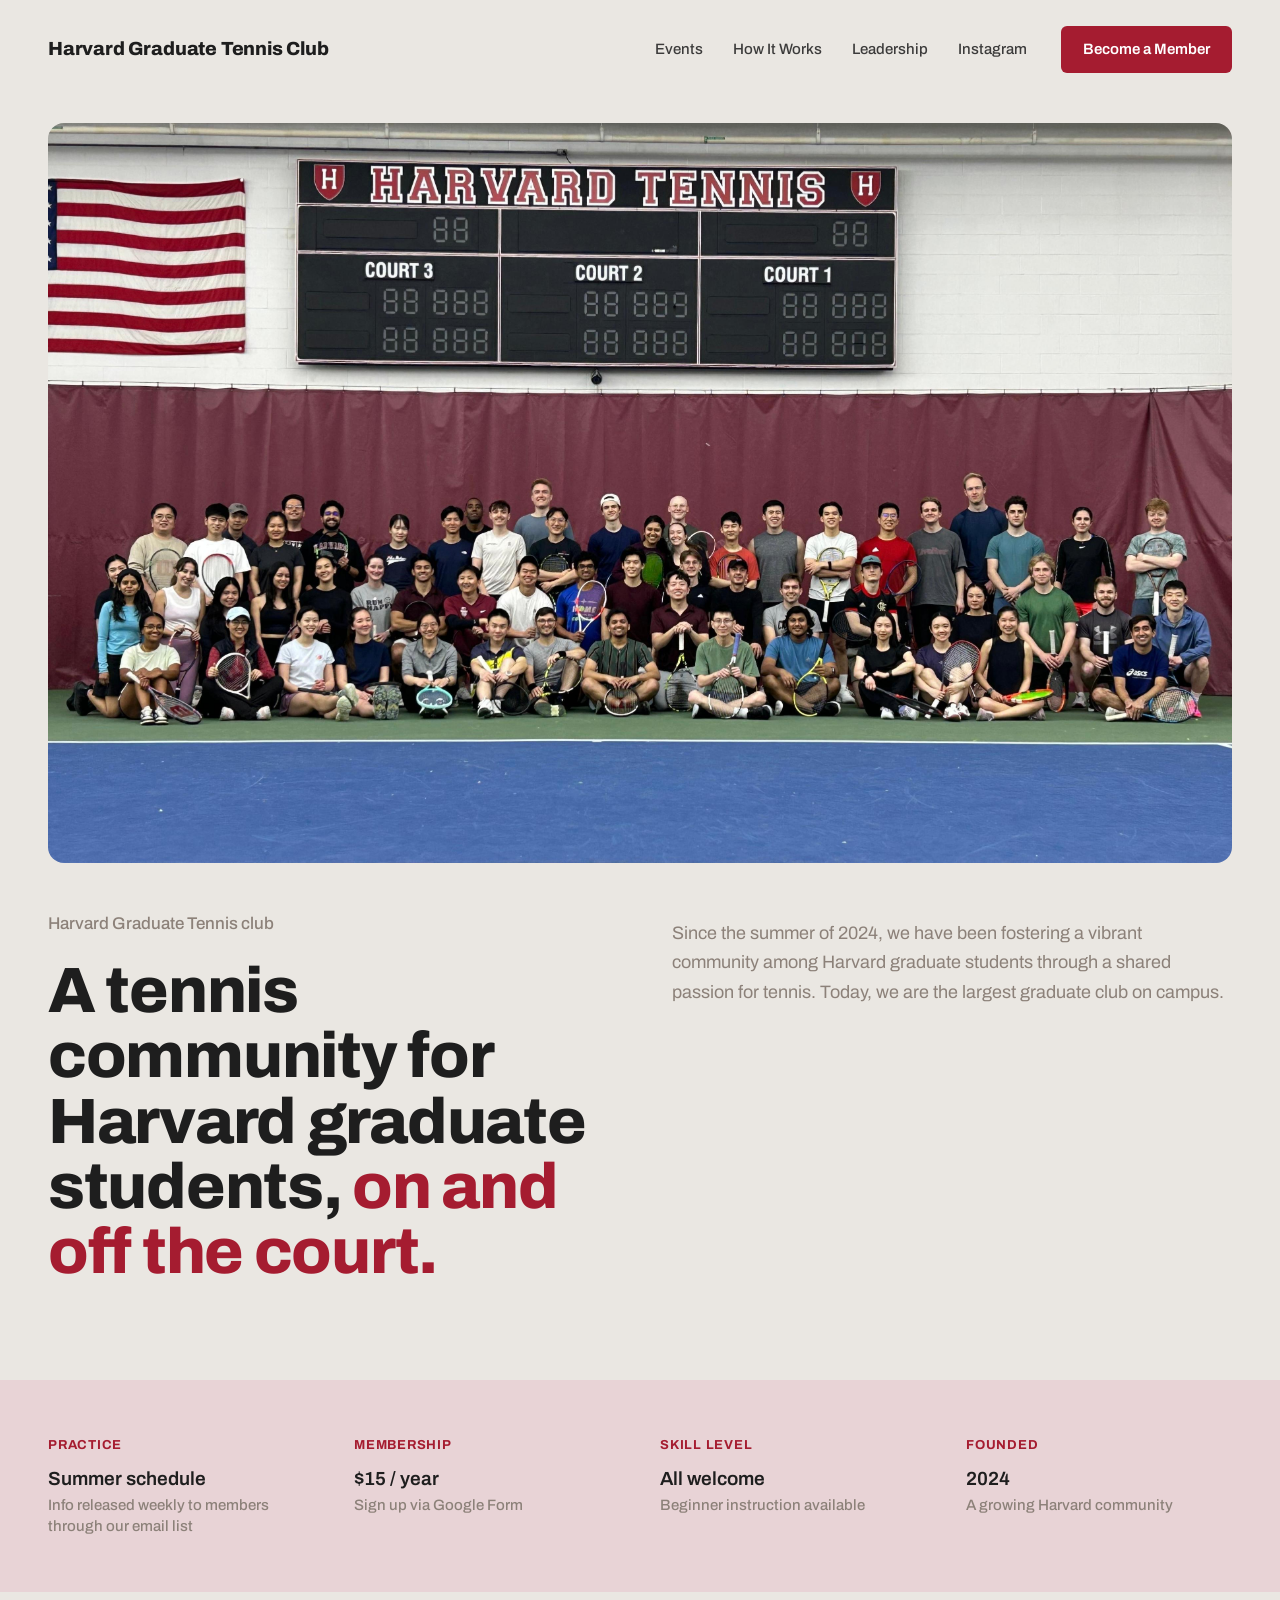
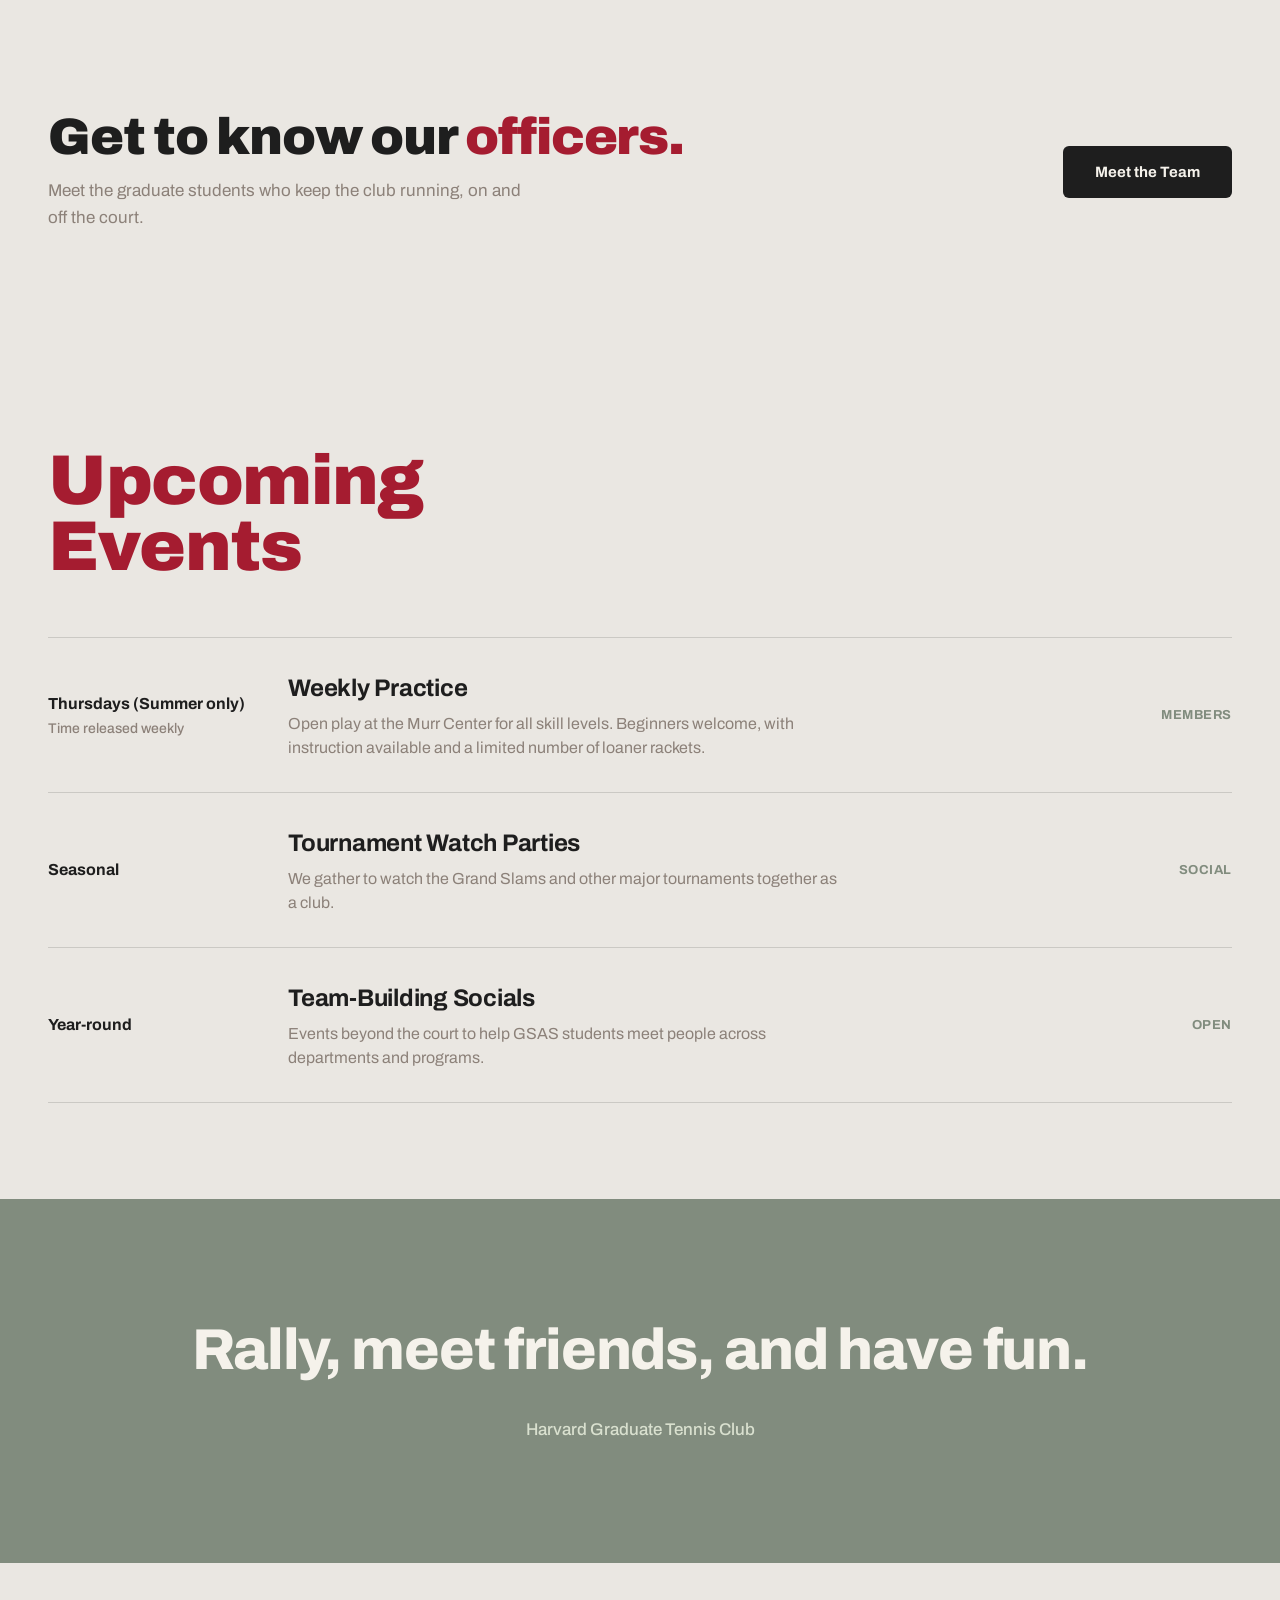
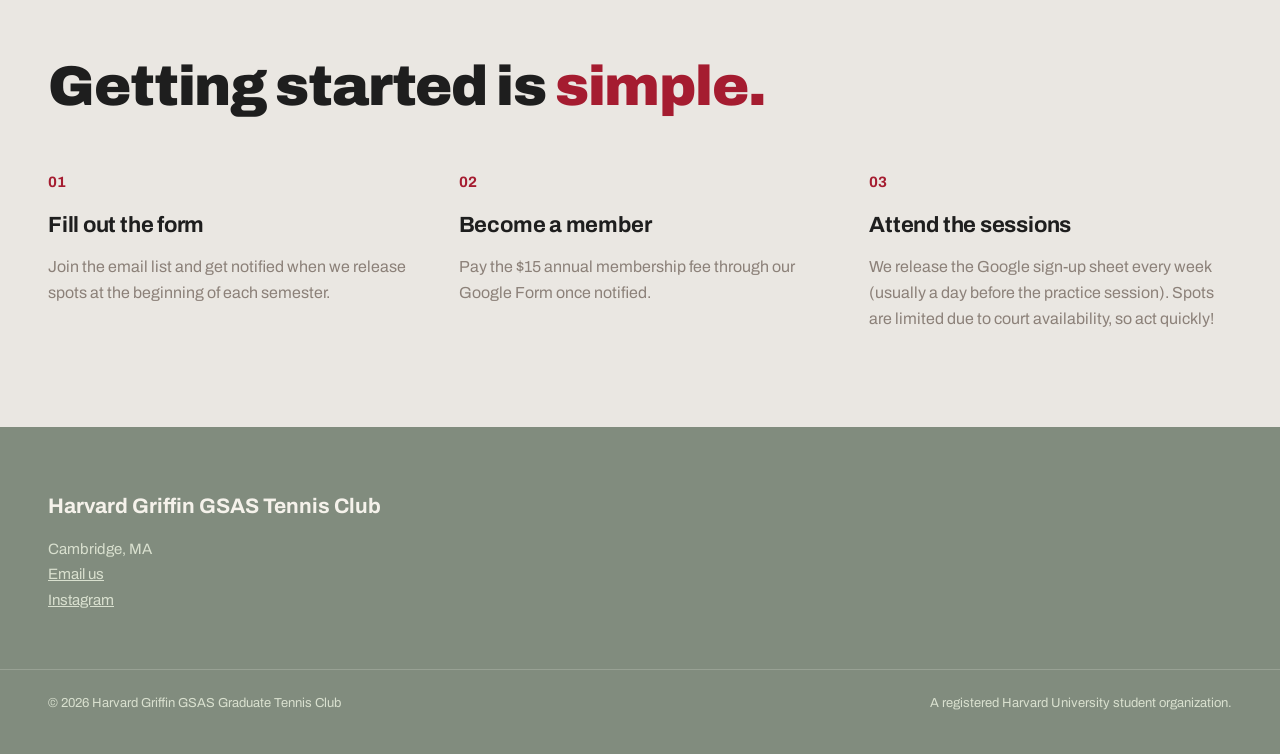
==== index.html @ 31bc8c6c "Add section to introduce club officers" ====
<!DOCTYPE html>
<html lang="en">
<head>
<meta charset="UTF-8">
<meta name="viewport" content="width=device-width, initial-scale=1.0">
<title>Harvard Graduate Tennis Club</title>
<link rel="preconnect" href="https://fonts.googleapis.com">
<link rel="preconnect" href="https://fonts.gstatic.com" crossorigin>
<link href="https://fonts.googleapis.com/css2?family=Archivo:wght@400;500;600;700;800;900&display=swap" rel="stylesheet">
<style>
  :root {
    --crimson: #A51C30;
    --crimson-deep: #8A1727;
    --crimson-soft: #E8D3D6;
    --ink: #1E1E1E;
    --beige: #EAE7E2;
    --cream: #F5F2EB;
    --ivy: #818C7E;
    --ivy-deep: #6E7A6B;
    --pear: #D9E0CF;
    --mortar: #8C8179;
  }

  * { margin: 0; padding: 0; box-sizing: border-box; }
  html { scroll-behavior: smooth; }

  body {
    background: var(--beige);
    color: var(--ink);
    font-family: 'Archivo', sans-serif;
    -webkit-font-smoothing: antialiased;
    line-height: 1.5;
  }
  a { color: inherit; text-decoration: none; }

  /* NAV */
  nav {
    display: flex; align-items: center; justify-content: space-between;
    padding: 26px 48px; max-width: 1280px; margin: 0 auto;
  }
  .brand { font-weight: 800; font-size: 19px; letter-spacing: -0.01em; }
  .nav-right { display: flex; align-items: center; gap: 34px; }
  .nav-links { display: flex; gap: 30px; font-size: 15px; font-weight: 500; }
  .nav-links a { opacity: 0.85; transition: opacity 0.15s; }
  .nav-links a:hover { opacity: 1; }
  .nav-cta {
    background: var(--crimson); color: #fff; font-weight: 600; font-size: 15px;
    padding: 12px 22px; transition: background 0.15s; border-radius: 6px;
  }
  .nav-cta:hover { background: var(--crimson-deep); }

  /* HERO PHOTO */
  .hero-photo {
    padding: 24px 48px 0;
    max-width: 1280px;
    margin: 0 auto;
  }
  .hero-photo img {
    width: 100%;
    aspect-ratio: 16 / 10;
    object-fit: cover;
    object-position: center 30%;
    display: block;
    border-radius: 16px;
  }

  /* HERO TEXT */
  .hero {
    display: grid; grid-template-columns: 1fr 1fr; gap: 64px; align-items: start;
    padding: 48px 48px 96px; max-width: 1280px; margin: 0 auto;
  }
  .hero-eyebrow { font-size: 17px; font-weight: 500; color: var(--mortar); margin-bottom: 22px; }
  .hero h1 {
    font-size: clamp(40px, 5vw, 68px); font-weight: 800; line-height: 1.02; letter-spacing: -0.02em;
  }
  .hero h1 .accent { color: var(--crimson); }
  .hero-right { padding-top: 8px; }
  .hero-desc { font-size: 18px; color: var(--mortar); line-height: 1.65; margin-bottom: 28px; }
  .hero-cta {
    display: inline-block; background: var(--crimson); color: #fff;
    font-weight: 700; font-size: 15px; padding: 15px 28px; transition: background 0.15s;
  }
  .hero-cta:hover { background: var(--crimson-deep); }

  /* IMG SLOT (used in footer band) */
  .img-slot {
    position: relative; background: var(--ivy); overflow: hidden;
    display: flex; align-items: center; justify-content: center;
  }
  .img-slot img { width: 100%; height: 100%; object-fit: cover; display: block; }
  .img-slot .placeholder {
    color: rgba(255,255,255,0.92); font-size: 13px; font-weight: 600;
    letter-spacing: 0.04em; text-align: center; padding: 24px; line-height: 1.6; z-index: 1;
  }

  /* INFO STRIP */
  .info-strip { background: var(--crimson-soft); padding: 56px 48px; }
  .info-grid {
    max-width: 1280px; margin: 0 auto; display: grid;
    grid-template-columns: repeat(4, 1fr); gap: 40px;
  }
  .info-item .k {
    font-size: 13px; font-weight: 700; letter-spacing: 0.06em; text-transform: uppercase;
    color: var(--crimson); margin-bottom: 10px;
  }
  .info-item .v { font-size: 19px; font-weight: 600; line-height: 1.35; }
  .info-item .v span { color: var(--mortar); font-weight: 500; font-size: 15px; display: block; margin-top: 4px; }

  /* EVENTS */
  .events { padding: 96px 48px; max-width: 1280px; margin: 0 auto; }
  .events-head { margin-bottom: 56px; }
  .events-head h2 {
    font-size: clamp(40px, 5.5vw, 72px); font-weight: 900; line-height: 0.95;
    letter-spacing: -0.02em; color: var(--crimson);
  }
  .events-list { display: flex; flex-direction: column; }
  .event-row {
    display: grid; grid-template-columns: 200px 1fr auto; gap: 40px; align-items: center;
    padding: 32px 0; border-top: 1.5px solid rgba(30,30,30,0.15);
  }
  .event-row:last-child { border-bottom: 1.5px solid rgba(30,30,30,0.15); }
  .event-when { font-weight: 700; font-size: 16px; }
  .event-when span { display: block; color: var(--mortar); font-weight: 500; font-size: 14px; margin-top: 2px; }
  .event-body h3 { font-size: 24px; font-weight: 700; margin-bottom: 6px; letter-spacing: -0.01em; }
  .event-body p { color: var(--mortar); font-size: 16px; max-width: 560px; }
  .event-tag {
    font-size: 13px; font-weight: 700; letter-spacing: 0.04em; text-transform: uppercase;
    color: var(--ivy); white-space: nowrap;
  }

  /* QUOTE BAND */
  .quote-band { background: var(--ivy); color: var(--cream); padding: 120px 48px; text-align: center; }
  .quote-band blockquote {
    max-width: 1000px; margin: 0 auto; font-size: clamp(32px, 4.5vw, 58px);
    font-weight: 800; line-height: 1.08; letter-spacing: -0.02em;
  }
  .quote-band cite {
    display: block; margin-top: 36px; font-size: 17px; font-weight: 500;
    font-style: normal; color: var(--pear);
  }

  /* HOW IT WORKS */
  .how { padding: 96px 48px; max-width: 1280px; margin: 0 auto; }
  .how h2 {
    font-size: clamp(36px, 4.5vw, 56px); font-weight: 900; letter-spacing: -0.02em;
    margin-bottom: 56px; max-width: 720px; line-height: 1.0;
  }
  .how h2 .accent { color: var(--crimson); }
  .how-grid { display: grid; grid-template-columns: repeat(3, 1fr); gap: 48px; }
  .how-card .num { font-size: 15px; font-weight: 700; color: var(--crimson); margin-bottom: 16px; }
  .how-card h3 { font-size: 22px; font-weight: 700; margin-bottom: 12px; letter-spacing: -0.01em; }
  .how-card p { color: var(--mortar); font-size: 16px; line-height: 1.6; }

  /* JOIN / FOOTER BAND */
  .join-band { background: var(--ivy); color: var(--cream); }
  .join-images { display: grid; grid-template-columns: 1fr 1fr; }
  .join-images .img-slot { aspect-ratio: 16 / 10; background: var(--ivy-deep); }
  .join-content {
    display: grid; grid-template-columns: 1fr 1fr 1fr; gap: 40px; align-items: start;
    max-width: 1280px; margin: 0 auto; padding: 64px 48px 56px;
  }
  .join-org { font-size: 21px; font-weight: 700; }
  .join-org .meta { font-weight: 400; font-size: 15px; color: var(--pear); margin-top: 14px; line-height: 1.7; }
  .join-org .meta a { text-decoration: underline; }
  .join-cta-box { text-align: center; }
  .join-cta-box h3 { font-size: 28px; font-weight: 800; margin-bottom: 20px; letter-spacing: -0.01em; }
  .join-btn {
    display: inline-block; background: var(--cream); color: var(--ink); font-weight: 700;
    font-size: 16px; padding: 16px 36px; transition: background 0.15s;
  }
  .join-btn:hover { background: #fff; }
  .join-cta-box p { font-size: 14px; color: var(--pear); margin-top: 16px; }
  .join-links { text-align: right; font-size: 16px; }
  .join-links a { display: block; text-decoration: underline; margin-bottom: 10px; }
  .footer-base {
    border-top: 1px solid rgba(245,242,235,0.2); max-width: 1280px; margin: 0 auto;
    padding: 24px 48px 40px; display: flex; justify-content: space-between;
    font-size: 13px; color: var(--pear);
  }

  /* RESPONSIVE */
  @media (max-width: 900px) {
    nav, .hero-photo, .hero, .events, .how, .join-content { padding-left: 24px; padding-right: 24px; }
    .nav-links { display: none; }
    .hero { grid-template-columns: 1fr; gap: 32px; padding-bottom: 64px; }
    .info-grid { grid-template-columns: 1fr 1fr; gap: 28px; }
    .event-row { grid-template-columns: 1fr; gap: 8px; padding: 24px 0; }
    .event-tag { margin-top: 4px; }
    .how-grid { grid-template-columns: 1fr; gap: 36px; }
    .join-images { grid-template-columns: 1fr; }
    .join-content { grid-template-columns: 1fr; gap: 36px; text-align: left; }
    .join-cta-box, .join-links { text-align: left; }
    .footer-base { flex-direction: column; gap: 8px; }
  }
</style>
</head>
<body>

<nav>
  <div class="brand">Harvard Graduate Tennis Club</div>
  <div class="nav-right">
    <div class="nav-links">
      <a href="#events">Events</a>
      <a href="#how">How It Works</a>
      <a href="leadership.html">Leadership</a>
      <a href="https://www.instagram.com/harvard_grad_tennis_club/" target="_blank">Instagram</a>
    </div>
    <a href="#join" class="nav-cta">Become a Member</a>
  </div>
</nav>

<div class="hero-photo">
  <img src="images/hggtc-april2026.jpeg" alt="Harvard Griffin GSAS Tennis Club members">
</div>

<section class="hero">
  <div>
    <div class="hero-eyebrow">Harvard Graduate Tennis club</div>
    <h1>A tennis community for Harvard graduate students, <span class="accent">on and off the court.</span></h1>
  </div>
<div class="hero-right">
    <p class="hero-desc">Since the summer of 2024, we have been fostering a vibrant community among Harvard graduate students through a shared passion for tennis. Today, we are the largest graduate club on campus.</p>
  </div>
</section>

<section class="info-strip">
  <div class="info-grid">
    <div class="info-item">
      <div class="k">Practice</div>
      <div class="v">Summer schedule<span>Info released weekly to members through our email list</span></div>
    </div>
    <div class="info-item">
      <div class="k">Membership</div>
      <div class="v">$15 / year<span>Sign up via Google Form</span></div>
    </div>
    <div class="info-item">
      <div class="k">Skill Level</div>
      <div class="v">All welcome<span>Beginner instruction available</span></div>
    </div>
    <div class="info-item">
      <div class="k">Founded</div>
      <div class="v">2024<span>A growing Harvard community</span></div>
    </div>
  </div>
</section>

<section class="meet" style="padding: 120px 48px; max-width: 1280px; margin: 0 auto; display: flex; justify-content: space-between; align-items: center; gap: 40px;">
  <div>
    <h2 style="font-size: clamp(32px, 4vw, 52px); font-weight: 900; letter-spacing: -0.02em; line-height: 1.0;">Get to know our <span style="color: #A51C30;">officers.</span></h2>
    <p style="font-size: 17px; color: #8C8179; margin-top: 14px; max-width: 480px; line-height: 1.6;">Meet the graduate students who keep the club running, on and off the court.</p>
  </div>
  <a href="leadership.html" style="display: inline-block; background: #1E1E1E; color: #F5F2EB; font-weight: 700; font-size: 15px; padding: 15px 32px; border-radius: 6px; white-space: nowrap; flex-shrink: 0;">Meet the Team</a>
</section>

<section class="events" id="events">
  <div class="events-head">
    <h2>Upcoming<br>Events</h2>
  </div>
  <div class="events-list">
    <div class="event-row">
      <div class="event-when">Thursdays (Summer only)<span>Time released weekly</span></div>
      <div class="event-body">
        <h3>Weekly Practice</h3>
        <p>Open play at the Murr Center for all skill levels. Beginners welcome, with instruction available and a limited number of loaner rackets.</p>
      </div>
      <div class="event-tag">Members</div>
    </div>
    <div class="event-row">
      <div class="event-when">Seasonal</div>
      <div class="event-body">
        <h3>Tournament Watch Parties</h3>
        <p>We gather to watch the Grand Slams and other major tournaments together as a club.</p>
      </div>
      <div class="event-tag">Social</div>
    </div>
    <div class="event-row">
      <div class="event-when">Year-round</div>
      <div class="event-body">
        <h3>Team-Building Socials</h3>
        <p>Events beyond the court to help GSAS students meet people across departments and programs.</p>
      </div>
      <div class="event-tag">Open</div>
    </div>
  </div>
</section>

<section class="quote-band">
  <blockquote>Rally, meet friends, and have fun.</blockquote>
  <cite>Harvard Graduate Tennis Club</cite>
</section>

<section class="how" id="how">
  <h2>Getting started is <span class="accent">simple.</span></h2>
  <div class="how-grid">
    <div class="how-card">
      <div class="num">01</div>
      <h3>Fill out the form</h3>
      <p> Join the email list and get notified when we release spots at the beginning of each semester. </p>
    </div>
    <div class="how-card">
      <div class="num">02</div>
      <h3>Become a member</h3>
      <p>Pay the $15 annual membership fee through our Google Form once notified.</p>
    </div>
    <div class="how-card">
      <div class="num">03</div>
      <h3>Attend the sessions</h3>
      <p>We release the Google sign-up sheet every week (usually a day before the practice session). Spots are limited due to court availability, so act quickly!</p>
    </div>
  </div>
</section>

<section class="join-band" id="join">
<div class="join-content">
<div class="join-org">
      Harvard Griffin GSAS Tennis Club
      <div class="meta">
        Cambridge, MA <br>
        <a href="mailto:harvardgriffingsastennisclub@gmail.com">Email us</a><br>
        <a href="https://www.instagram.com/harvard_grad_tennis_club/" target="_blank">Instagram</a>
      </div>
    </div>
  </div>
  <div class="footer-base">
    <div>&copy; 2026 Harvard Griffin GSAS Graduate Tennis Club</div>
    <div>A registered Harvard University student organization. </div>
  </div>
</section>

</body>
</html>
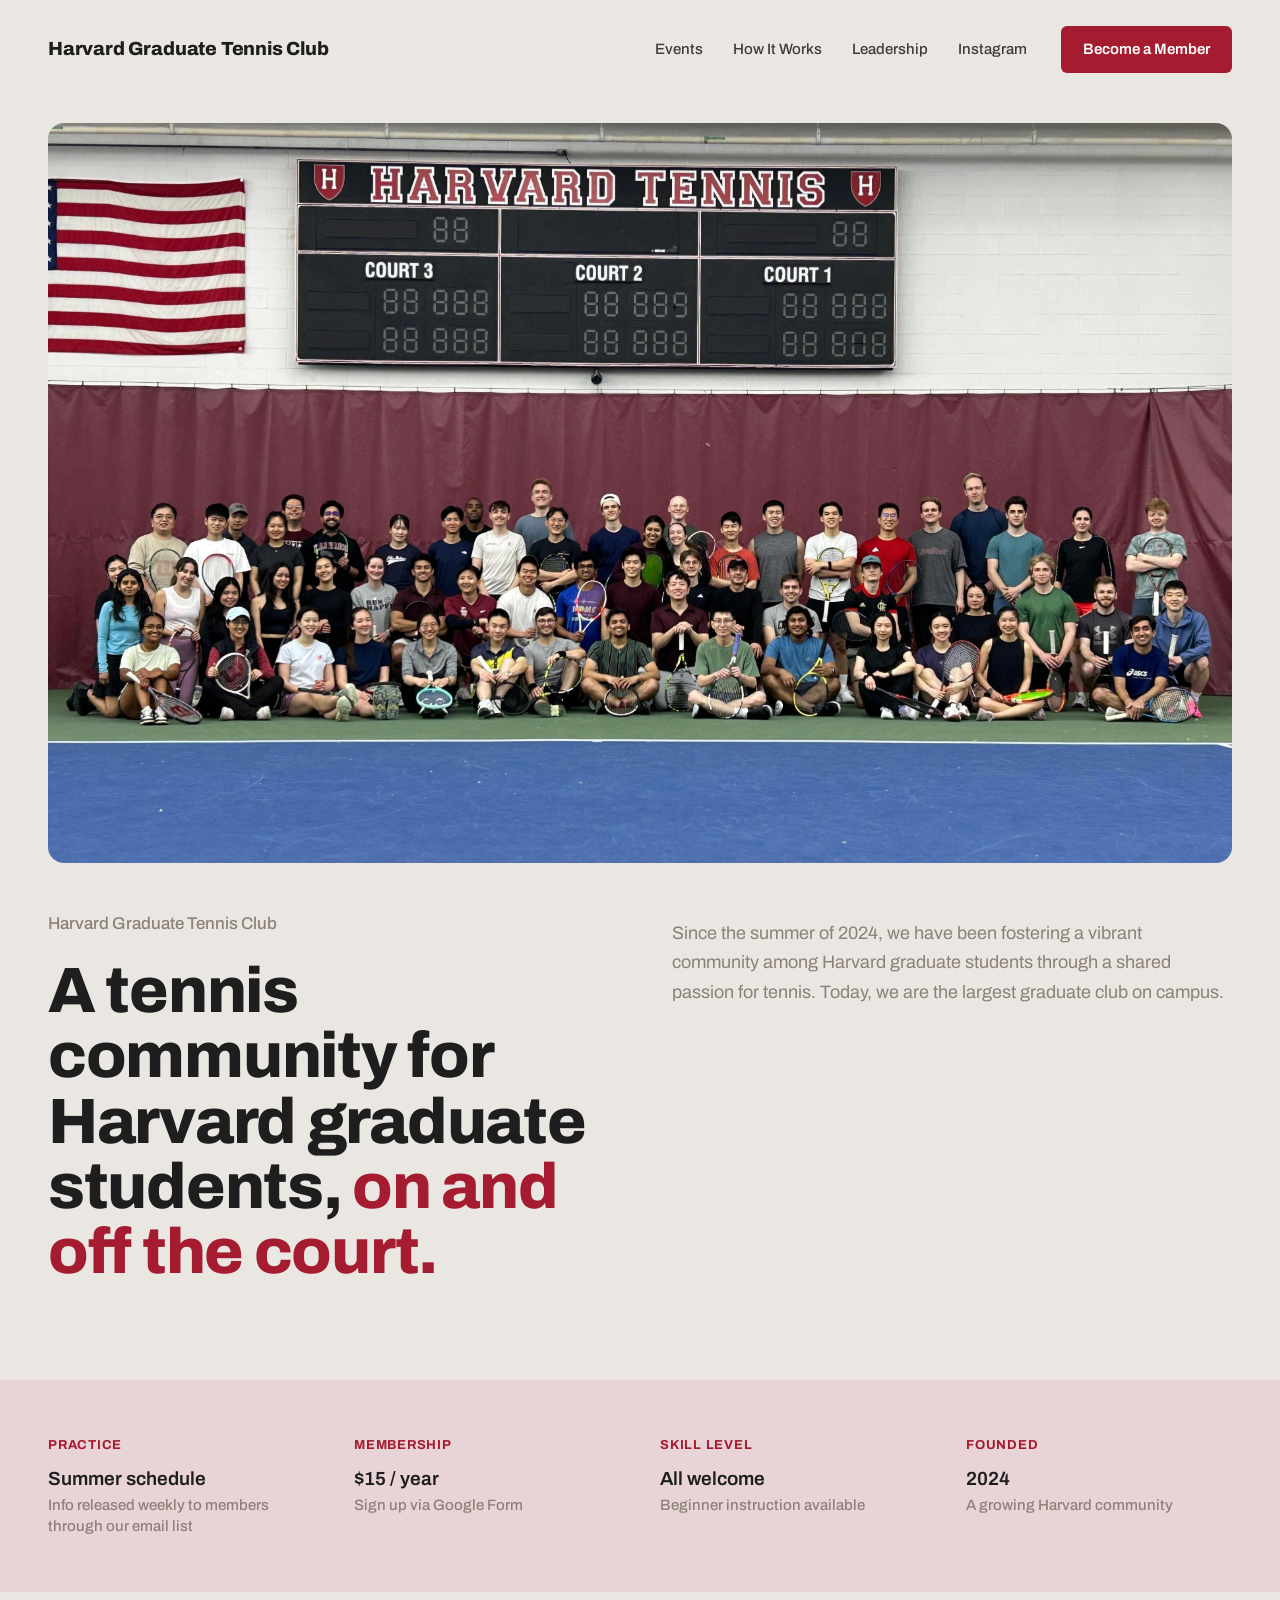
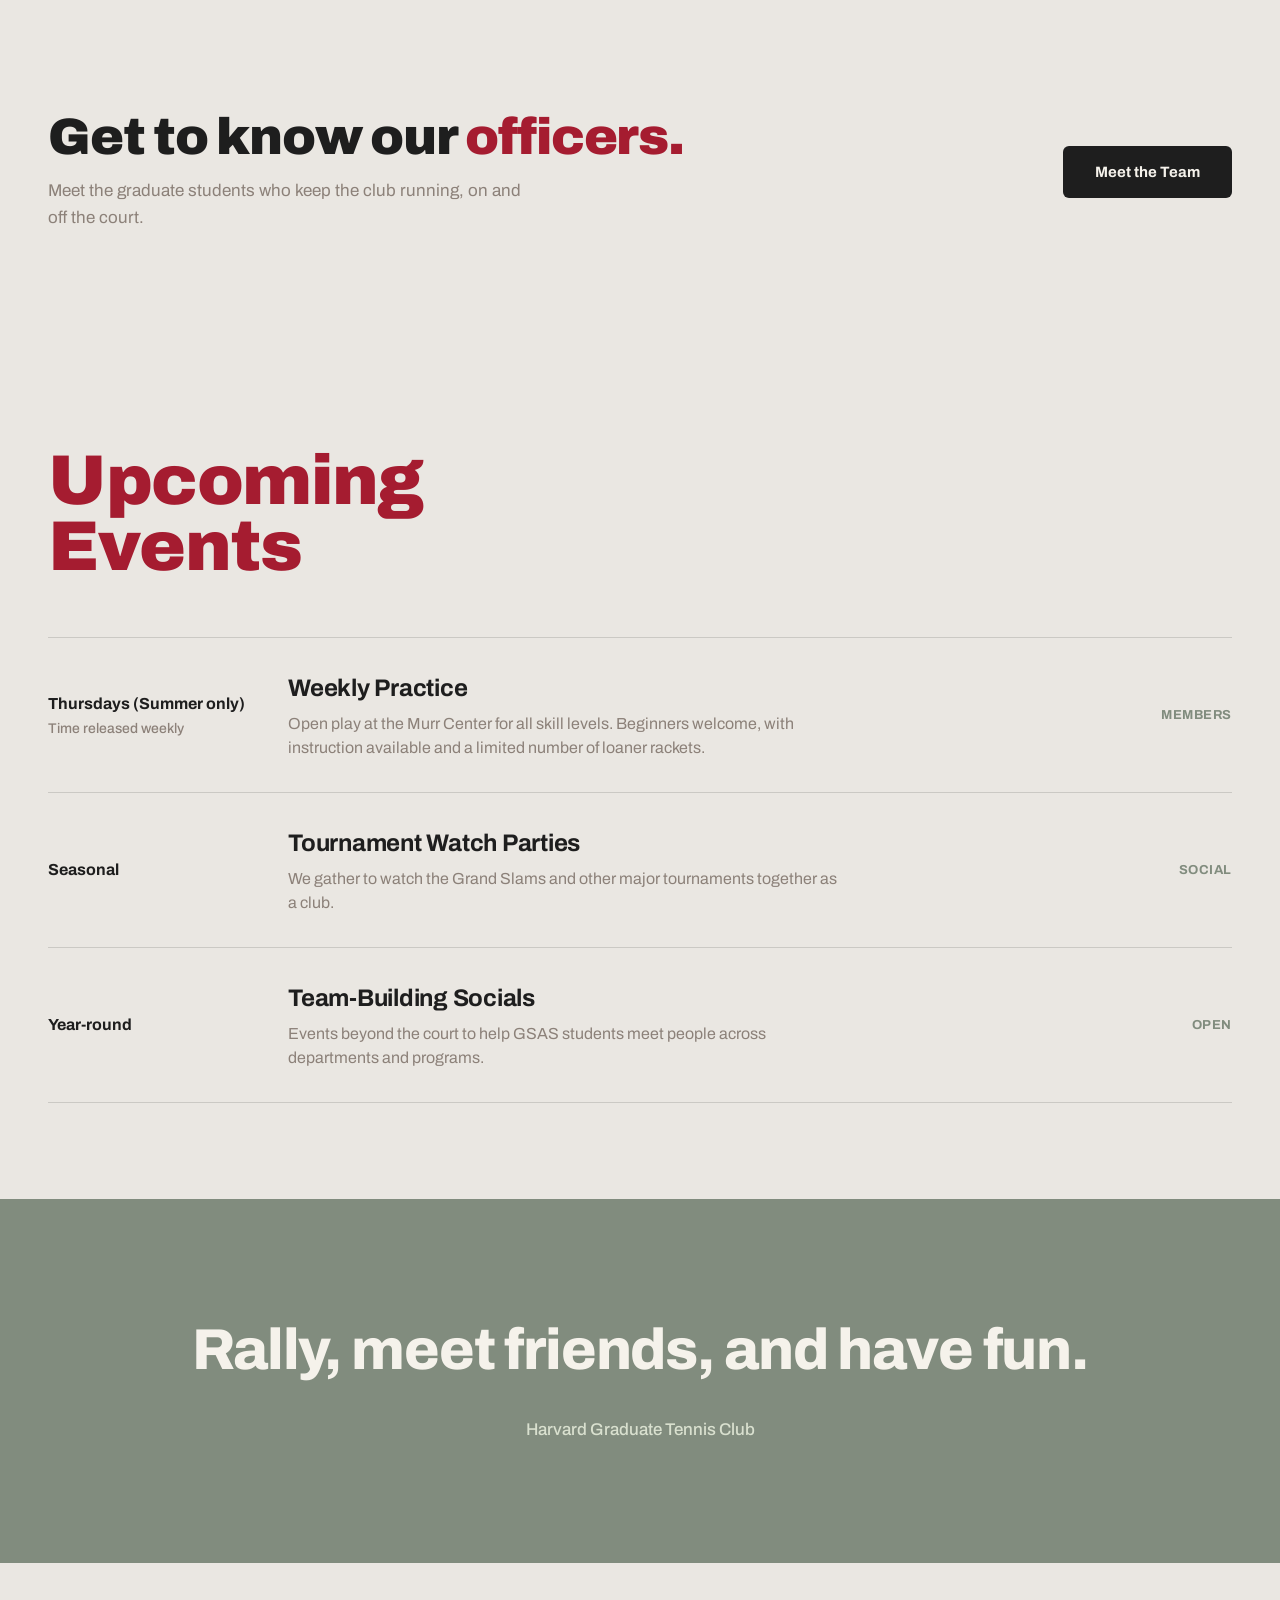
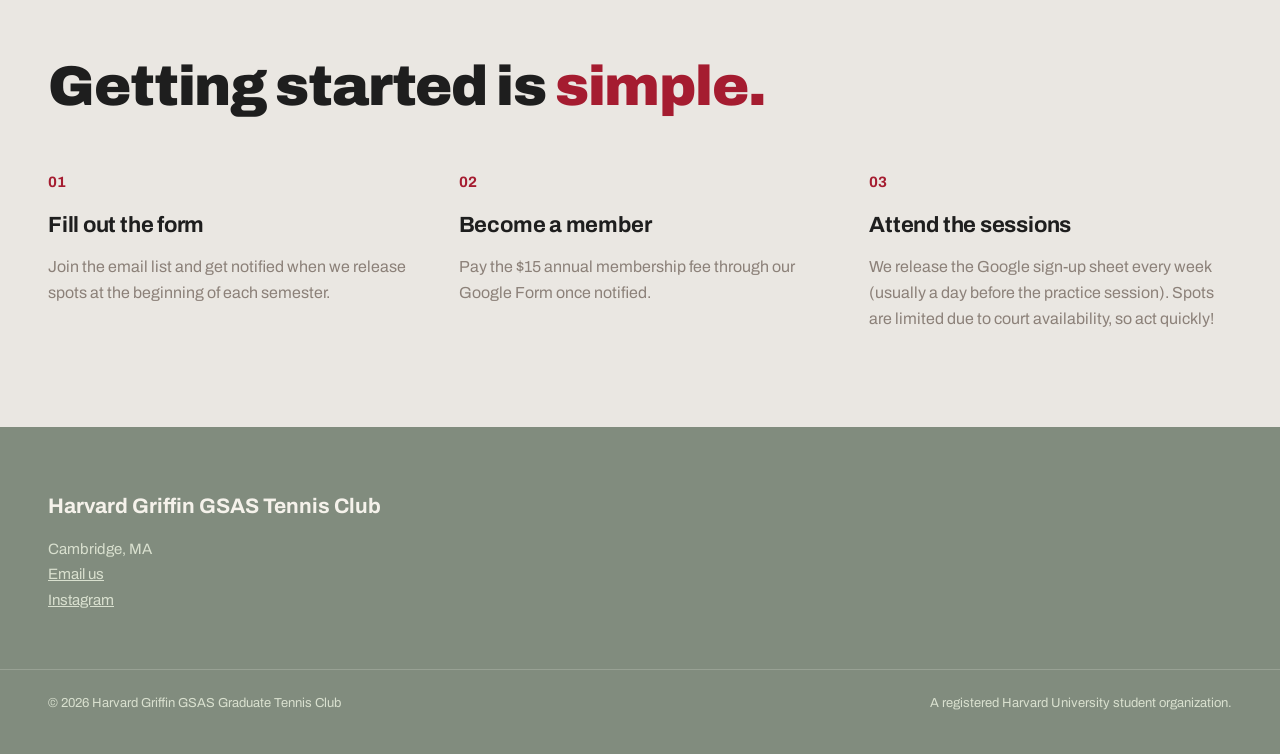
==== commit e5c20409: "Fix capitalization in hero-eyebrow text" ====
--- a/index.html
+++ b/index.html
@@ -215,7 +215,7 @@
 
 <section class="hero">
   <div>
-    <div class="hero-eyebrow">Harvard Graduate Tennis club</div>
+    <div class="hero-eyebrow">Harvard Graduate Tennis Club</div>
     <h1>A tennis community for Harvard graduate students, <span class="accent">on and off the court.</span></h1>
   </div>
 <div class="hero-right">
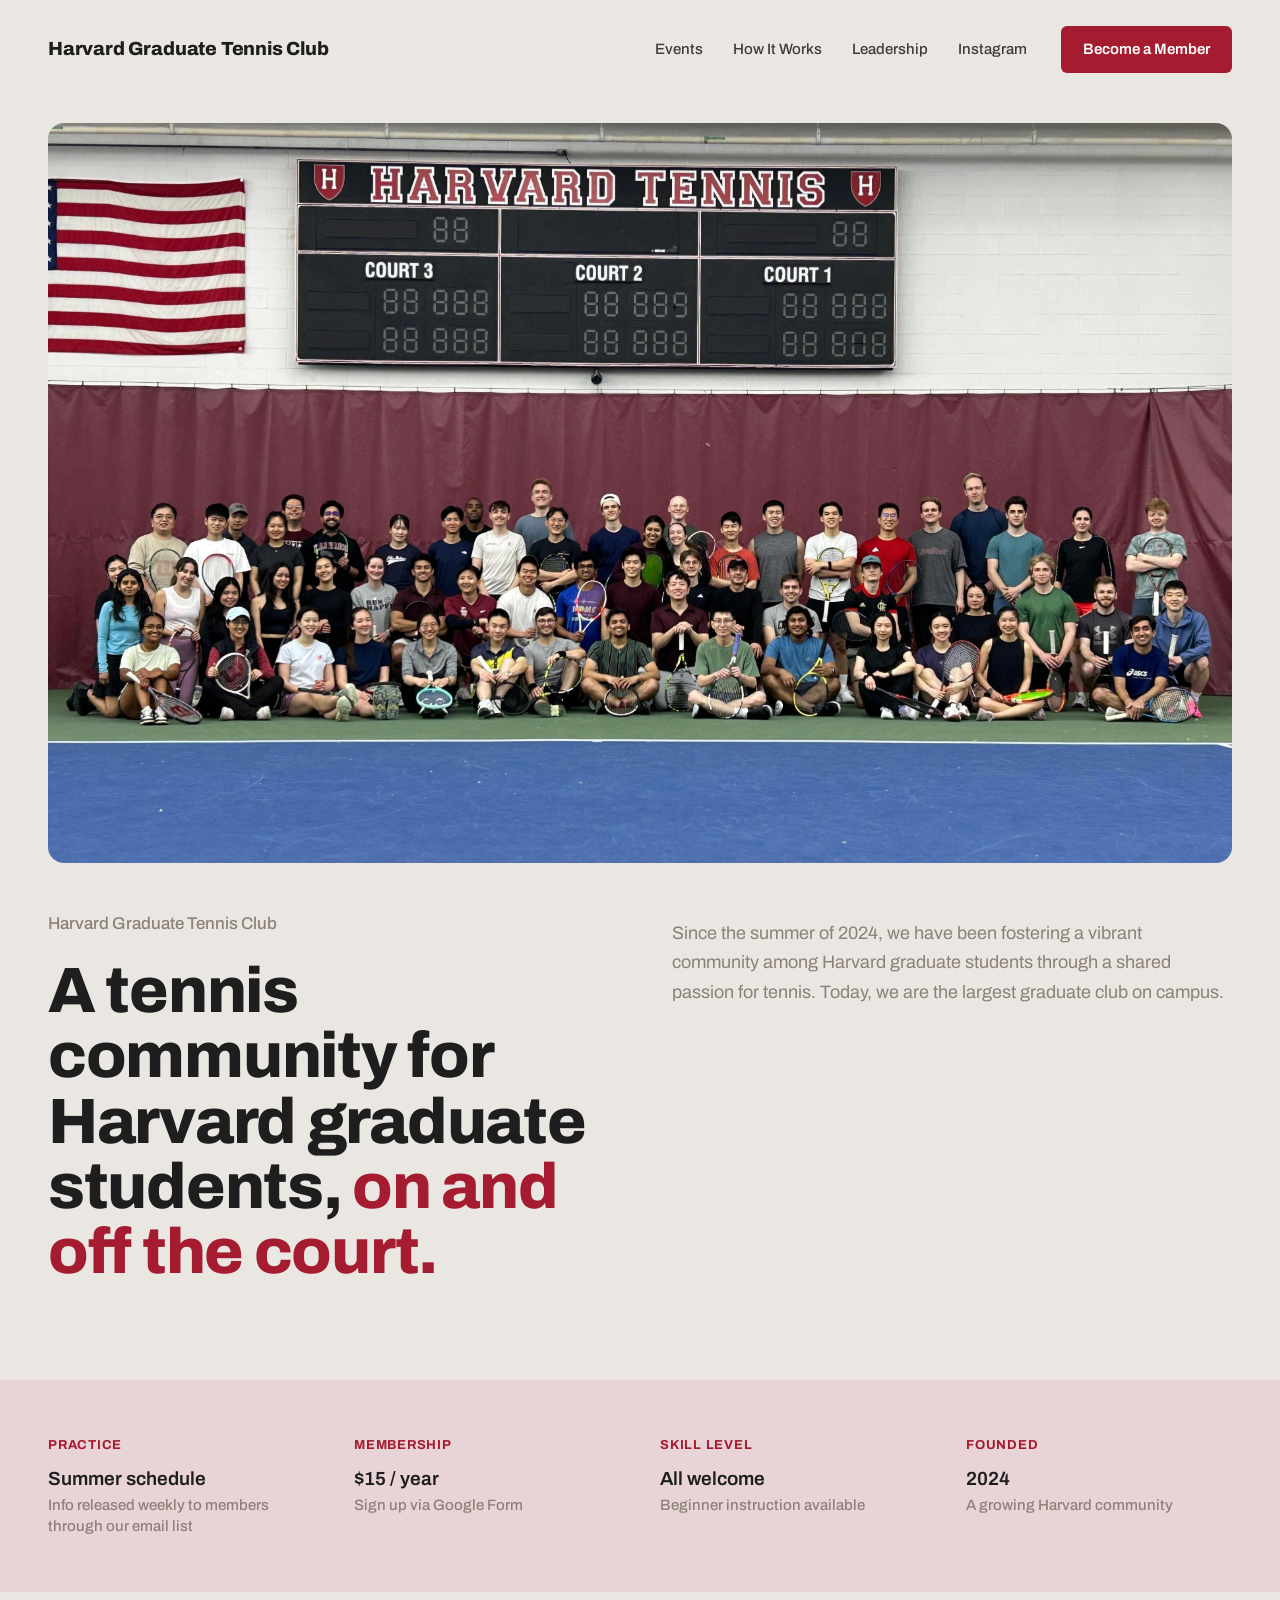
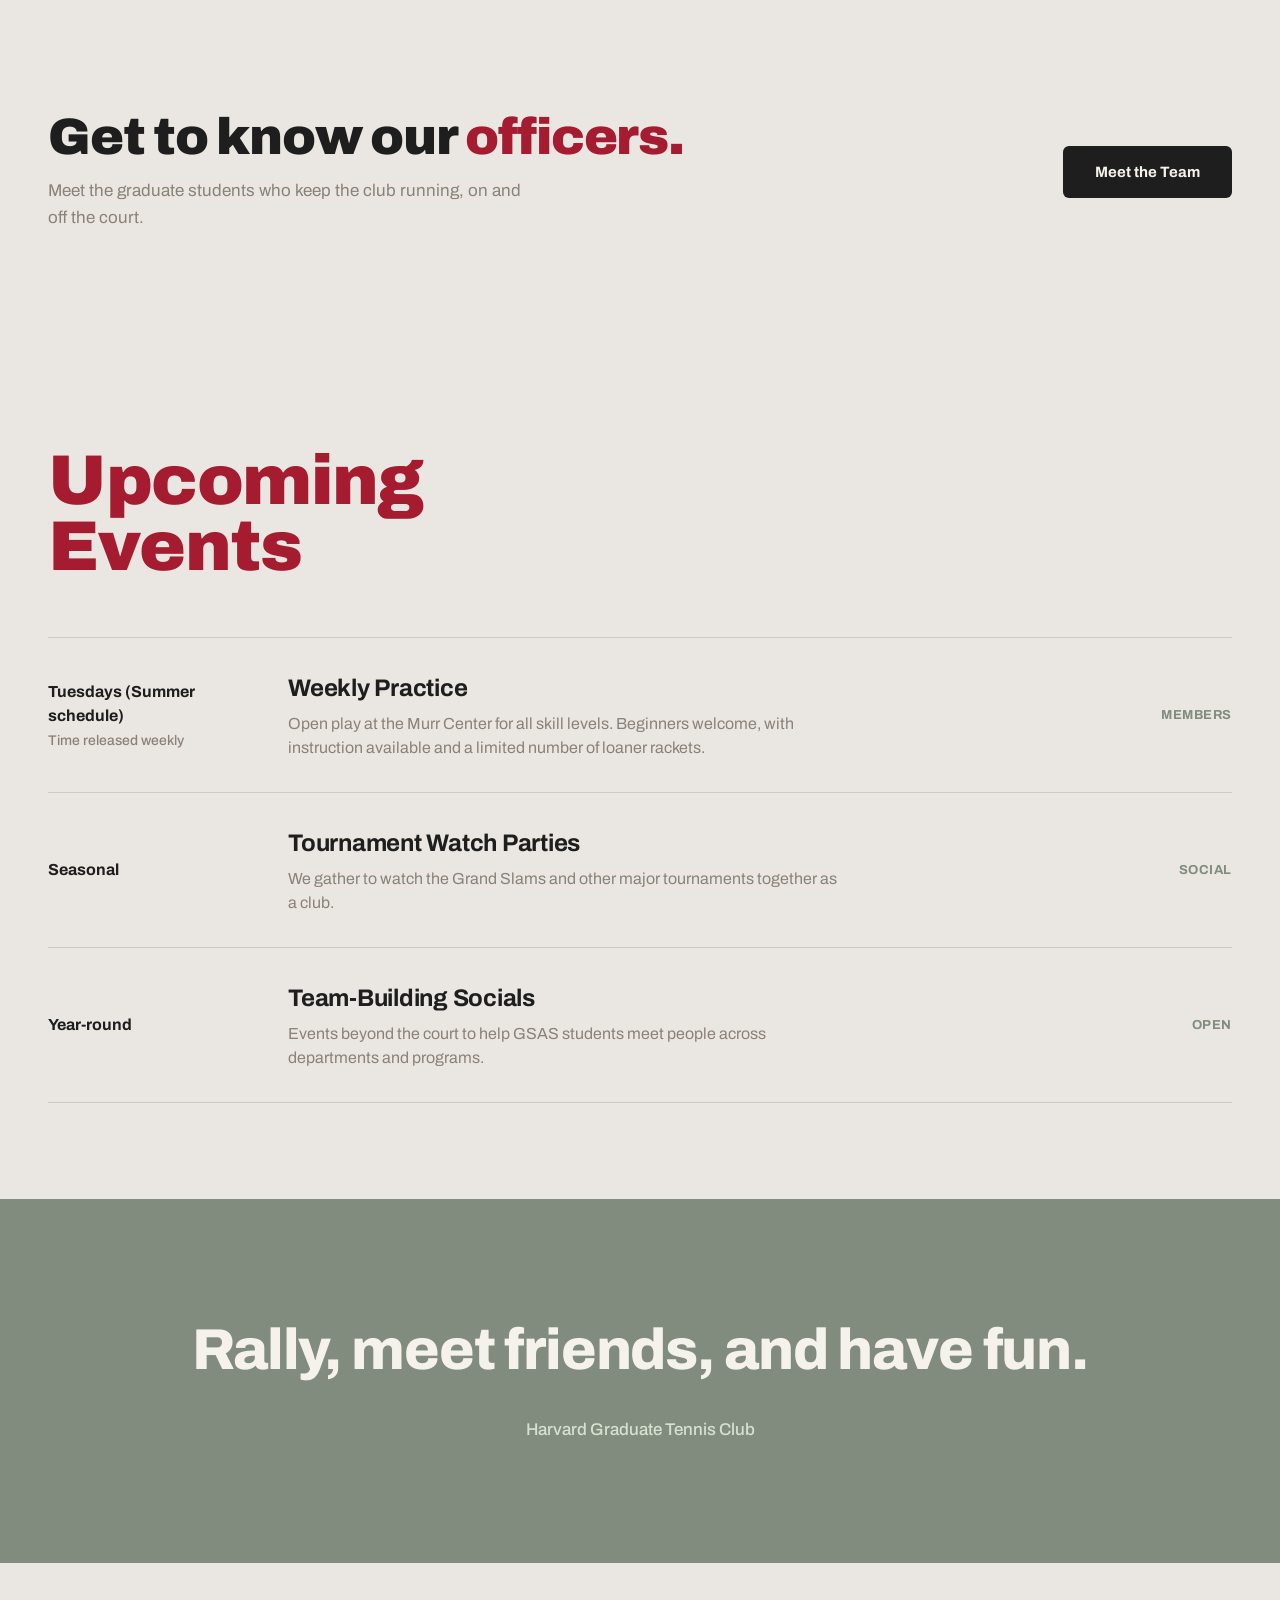
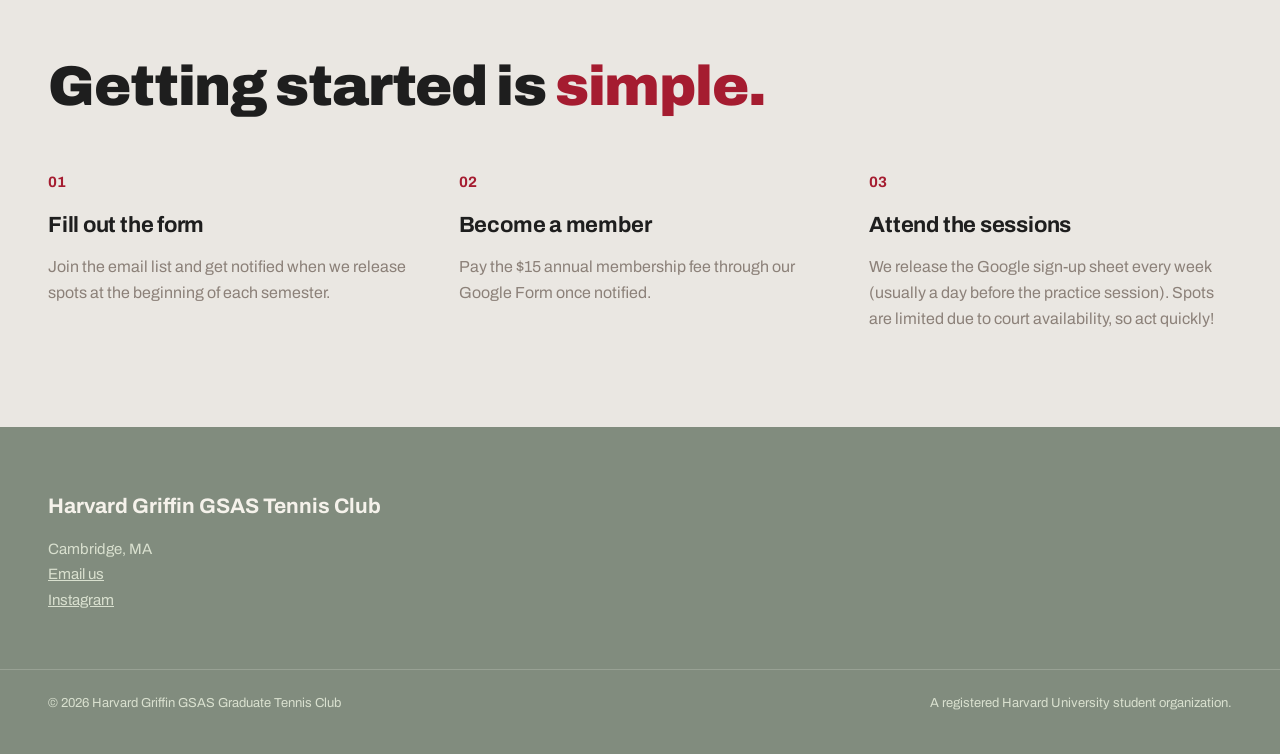
==== commit 35736174: "Update event schedule from Thursdays to Tuesdays" ====
--- a/index.html
+++ b/index.html
@@ -205,7 +205,7 @@
       <a href="leadership.html">Leadership</a>
       <a href="https://www.instagram.com/harvard_grad_tennis_club/" target="_blank">Instagram</a>
     </div>
-    <a href="#join" class="nav-cta">Become a Member</a>
+    <a href="https://docs.google.com/forms/d/1S2SS2_oEjFC9LeZhb5DVs4G8AgGqv0lL6LyE40gG2-0/viewform" target="_blank" class="nav-cta">Become a Member</a>
   </div>
 </nav>
 
@@ -258,7 +258,7 @@
   </div>
   <div class="events-list">
     <div class="event-row">
-      <div class="event-when">Thursdays (Summer only)<span>Time released weekly</span></div>
+      <div class="event-when"> Tuesdays (Summer schedule)<span>Time released weekly</span></div>
       <div class="event-body">
         <h3>Weekly Practice</h3>
         <p>Open play at the Murr Center for all skill levels. Beginners welcome, with instruction available and a limited number of loaner rackets.</p>
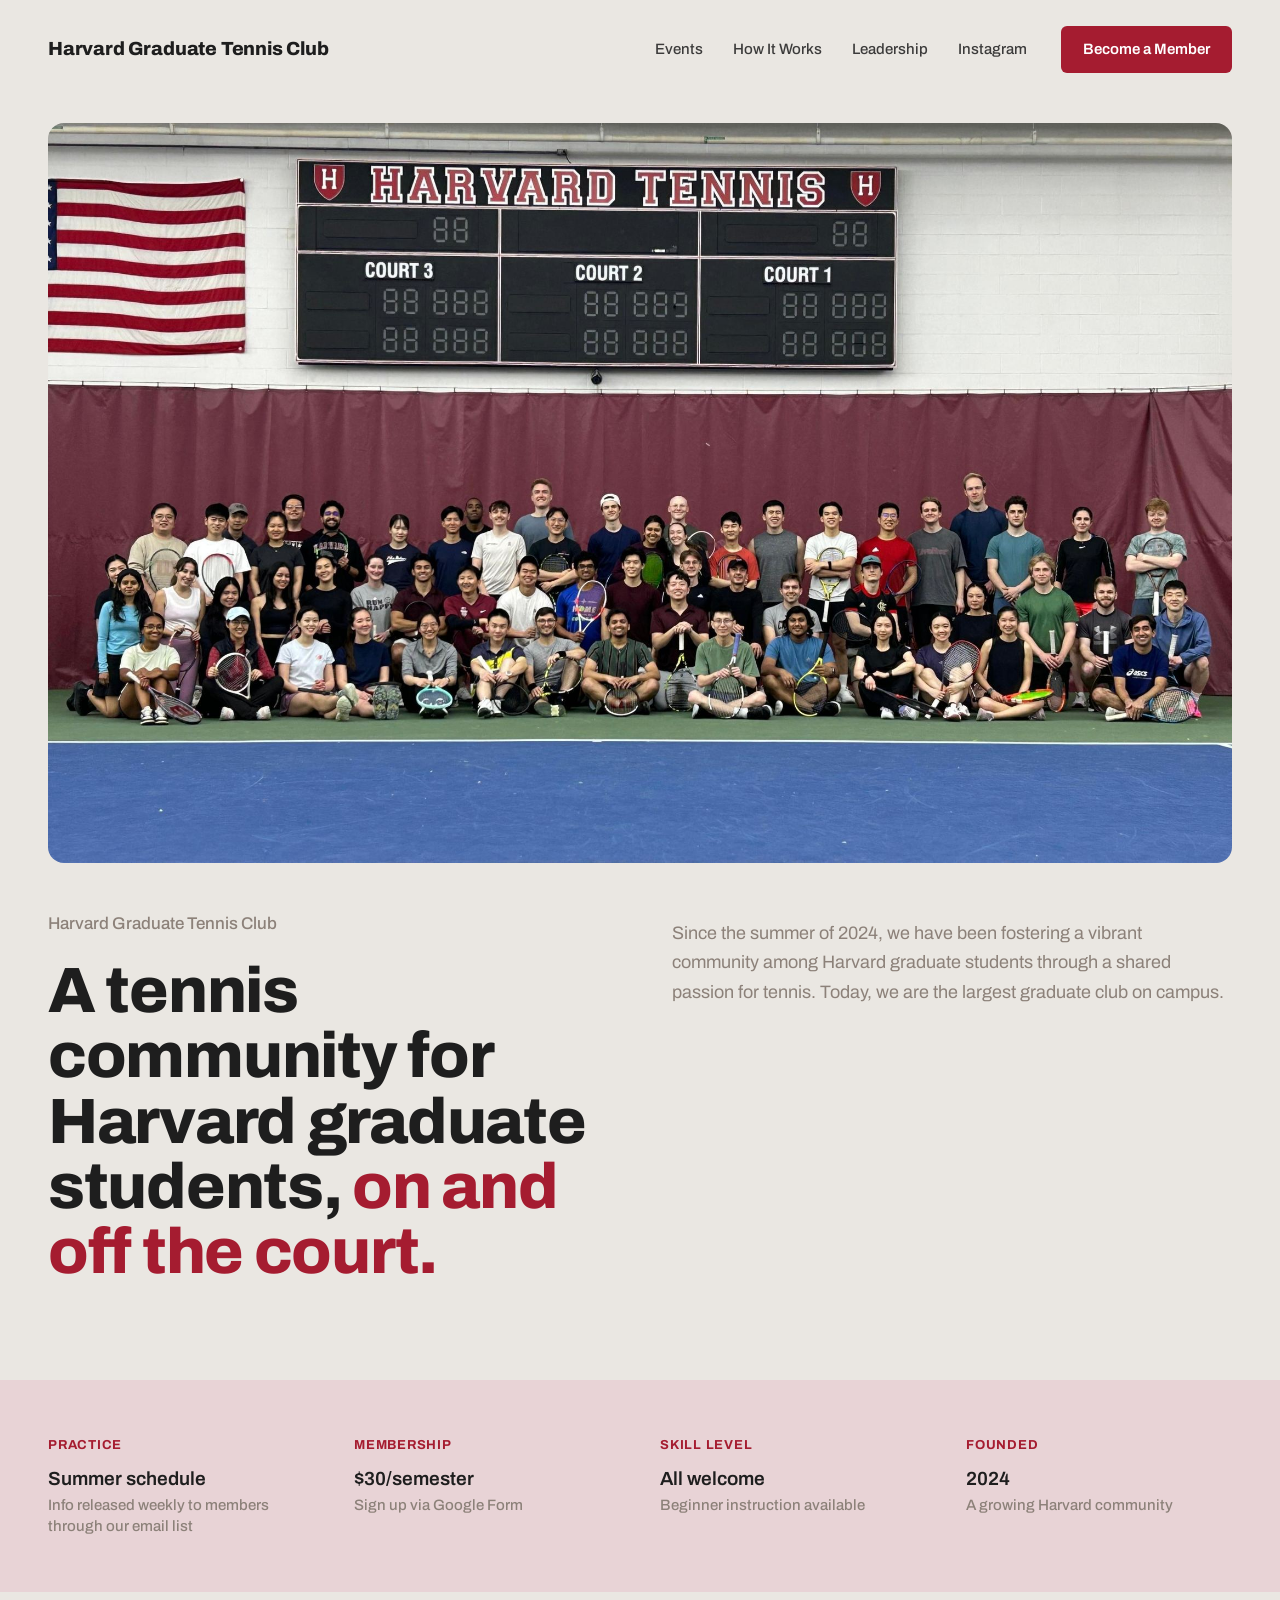
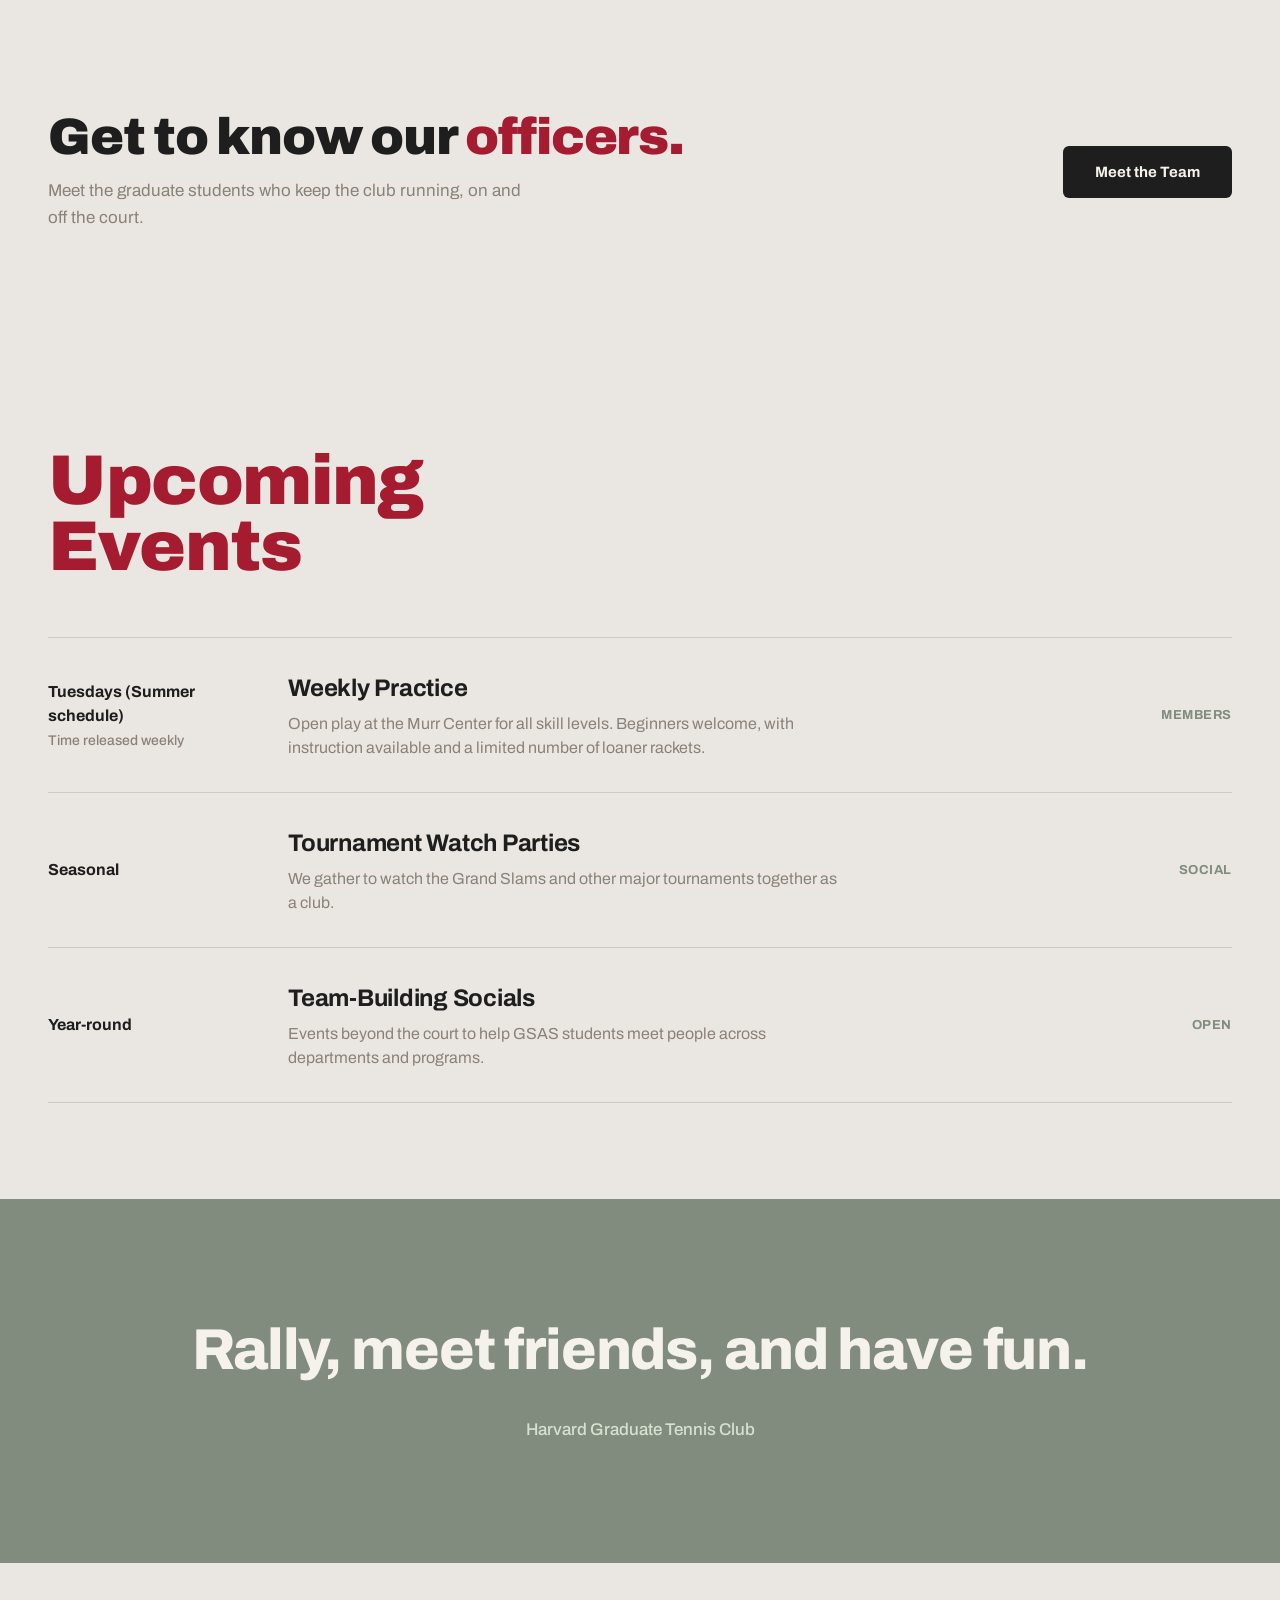
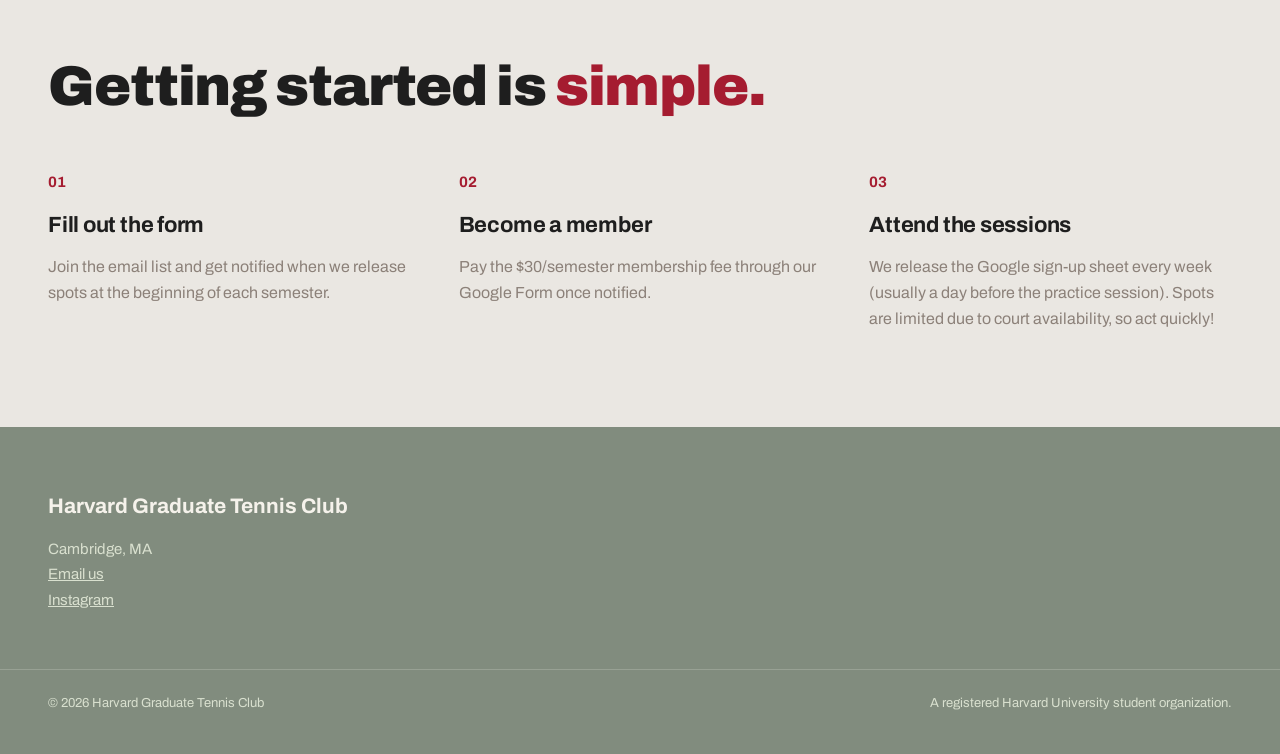
==== commit a975cd9f: "Compress photos, add mobile menu, update officers and pricing - Recompress officer headshots (800px," ====
--- a/index.html
+++ b/index.html
@@ -49,6 +49,18 @@
   }
   .nav-cta:hover { background: var(--crimson-deep); }
 
+  /* MOBILE MENU */
+  nav { position: relative; }
+  .menu-toggle {
+    display: none; width: 44px; height: 44px; flex-shrink: 0;
+    align-items: center; justify-content: center; flex-direction: column; gap: 5px;
+    background: none; border: 1.5px solid rgba(30,30,30,0.2); border-radius: 6px; cursor: pointer;
+  }
+  .menu-toggle span { display: block; width: 18px; height: 2px; background: var(--ink); transition: transform 0.2s, opacity 0.2s; }
+  nav.open .menu-toggle span:nth-child(1) { transform: translateY(7px) rotate(45deg); }
+  nav.open .menu-toggle span:nth-child(2) { opacity: 0; }
+  nav.open .menu-toggle span:nth-child(3) { transform: translateY(-7px) rotate(-45deg); }
+
   /* HERO PHOTO */
   .hero-photo {
     padding: 24px 48px 0;
@@ -76,22 +88,6 @@
   .hero h1 .accent { color: var(--crimson); }
   .hero-right { padding-top: 8px; }
   .hero-desc { font-size: 18px; color: var(--mortar); line-height: 1.65; margin-bottom: 28px; }
-  .hero-cta {
-    display: inline-block; background: var(--crimson); color: #fff;
-    font-weight: 700; font-size: 15px; padding: 15px 28px; transition: background 0.15s;
-  }
-  .hero-cta:hover { background: var(--crimson-deep); }
-
-  /* IMG SLOT (used in footer band) */
-  .img-slot {
-    position: relative; background: var(--ivy); overflow: hidden;
-    display: flex; align-items: center; justify-content: center;
-  }
-  .img-slot img { width: 100%; height: 100%; object-fit: cover; display: block; }
-  .img-slot .placeholder {
-    color: rgba(255,255,255,0.92); font-size: 13px; font-weight: 600;
-    letter-spacing: 0.04em; text-align: center; padding: 24px; line-height: 1.6; z-index: 1;
-  }
 
   /* INFO STRIP */
   .info-strip { background: var(--crimson-soft); padding: 56px 48px; }
@@ -153,25 +149,10 @@
 
   /* JOIN / FOOTER BAND */
   .join-band { background: var(--ivy); color: var(--cream); }
-  .join-images { display: grid; grid-template-columns: 1fr 1fr; }
-  .join-images .img-slot { aspect-ratio: 16 / 10; background: var(--ivy-deep); }
-  .join-content {
-    display: grid; grid-template-columns: 1fr 1fr 1fr; gap: 40px; align-items: start;
-    max-width: 1280px; margin: 0 auto; padding: 64px 48px 56px;
-  }
+  .join-content { max-width: 1280px; margin: 0 auto; padding: 64px 48px 56px; }
   .join-org { font-size: 21px; font-weight: 700; }
   .join-org .meta { font-weight: 400; font-size: 15px; color: var(--pear); margin-top: 14px; line-height: 1.7; }
   .join-org .meta a { text-decoration: underline; }
-  .join-cta-box { text-align: center; }
-  .join-cta-box h3 { font-size: 28px; font-weight: 800; margin-bottom: 20px; letter-spacing: -0.01em; }
-  .join-btn {
-    display: inline-block; background: var(--cream); color: var(--ink); font-weight: 700;
-    font-size: 16px; padding: 16px 36px; transition: background 0.15s;
-  }
-  .join-btn:hover { background: #fff; }
-  .join-cta-box p { font-size: 14px; color: var(--pear); margin-top: 16px; }
-  .join-links { text-align: right; font-size: 16px; }
-  .join-links a { display: block; text-decoration: underline; margin-bottom: 10px; }
   .footer-base {
     border-top: 1px solid rgba(245,242,235,0.2); max-width: 1280px; margin: 0 auto;
     padding: 24px 48px 40px; display: flex; justify-content: space-between;
@@ -181,15 +162,23 @@
   /* RESPONSIVE */
   @media (max-width: 900px) {
     nav, .hero-photo, .hero, .events, .how, .join-content { padding-left: 24px; padding-right: 24px; }
-    .nav-links { display: none; }
+    .brand { font-size: 15px; }
+    .nav-right { gap: 12px; }
+    .menu-toggle { display: flex; }
+    .nav-cta { font-size: 14px; padding: 11px 16px; white-space: nowrap; }
+    .nav-links {
+      display: none; position: absolute; top: 100%; left: 24px; right: 24px; z-index: 50;
+      flex-direction: column; gap: 0; padding: 8px; background: var(--cream);
+      border-radius: 10px; box-shadow: 0 12px 32px rgba(30,30,30,0.15);
+    }
+    nav.open .nav-links { display: flex; }
+    .nav-links a { padding: 14px 16px; opacity: 1; font-size: 16px; border-radius: 6px; }
+    .nav-links a:hover { background: var(--beige); }
     .hero { grid-template-columns: 1fr; gap: 32px; padding-bottom: 64px; }
     .info-grid { grid-template-columns: 1fr 1fr; gap: 28px; }
     .event-row { grid-template-columns: 1fr; gap: 8px; padding: 24px 0; }
     .event-tag { margin-top: 4px; }
     .how-grid { grid-template-columns: 1fr; gap: 36px; }
-    .join-images { grid-template-columns: 1fr; }
-    .join-content { grid-template-columns: 1fr; gap: 36px; text-align: left; }
-    .join-cta-box, .join-links { text-align: left; }
     .footer-base { flex-direction: column; gap: 8px; }
   }
 </style>
@@ -199,18 +188,19 @@
 <nav>
   <div class="brand">Harvard Graduate Tennis Club</div>
   <div class="nav-right">
-    <div class="nav-links">
+    <div class="nav-links" id="nav-links">
       <a href="#events">Events</a>
       <a href="#how">How It Works</a>
       <a href="leadership.html">Leadership</a>
       <a href="https://www.instagram.com/harvard_grad_tennis_club/" target="_blank">Instagram</a>
     </div>
     <a href="https://docs.google.com/forms/d/1S2SS2_oEjFC9LeZhb5DVs4G8AgGqv0lL6LyE40gG2-0/viewform" target="_blank" class="nav-cta">Become a Member</a>
+    <button class="menu-toggle" type="button" aria-label="Open menu" aria-expanded="false" aria-controls="nav-links"><span></span><span></span><span></span></button>
   </div>
 </nav>
 
 <div class="hero-photo">
-  <img src="images/hggtc-april2026.jpeg" alt="Harvard Griffin GSAS Tennis Club members">
+  <img src="images/hggtc-april2026.jpeg" alt="Harvard Graduate Tennis Club members">
 </div>
 
 <section class="hero">
@@ -231,7 +221,7 @@
     </div>
     <div class="info-item">
       <div class="k">Membership</div>
-      <div class="v">$15 / year<span>Sign up via Google Form</span></div>
+      <div class="v">$30/semester<span>Sign up via Google Form</span></div>
     </div>
     <div class="info-item">
       <div class="k">Skill Level</div>
@@ -300,7 +290,7 @@
     <div class="how-card">
       <div class="num">02</div>
       <h3>Become a member</h3>
-      <p>Pay the $15 annual membership fee through our Google Form once notified.</p>
+      <p>Pay the $30/semester membership fee through our Google Form once notified.</p>
     </div>
     <div class="how-card">
       <div class="num">03</div>
@@ -313,7 +303,7 @@
 <section class="join-band" id="join">
 <div class="join-content">
 <div class="join-org">
-      Harvard Griffin GSAS Tennis Club
+      Harvard Graduate Tennis Club
       <div class="meta">
         Cambridge, MA <br>
         <a href="mailto:harvardgriffingsastennisclub@gmail.com">Email us</a><br>
@@ -322,10 +312,25 @@
     </div>
   </div>
   <div class="footer-base">
-    <div>&copy; 2026 Harvard Griffin GSAS Graduate Tennis Club</div>
+    <div>&copy; 2026 Harvard Graduate Tennis Club</div>
     <div>A registered Harvard University student organization. </div>
   </div>
 </section>
 
+<script>
+  (function () {
+    var nav = document.querySelector('nav');
+    var btn = nav.querySelector('.menu-toggle');
+    function setOpen(open) {
+      nav.classList.toggle('open', open);
+      btn.setAttribute('aria-expanded', open);
+      btn.setAttribute('aria-label', open ? 'Close menu' : 'Open menu');
+    }
+    btn.addEventListener('click', function () { setOpen(!nav.classList.contains('open')); });
+    nav.querySelectorAll('.nav-links a').forEach(function (a) { a.addEventListener('click', function () { setOpen(false); }); });
+    document.addEventListener('keydown', function (e) { if (e.key === 'Escape') setOpen(false); });
+    document.addEventListener('click', function (e) { if (!nav.contains(e.target)) setOpen(false); });
+  })();
+</script>
 </body>
 </html>
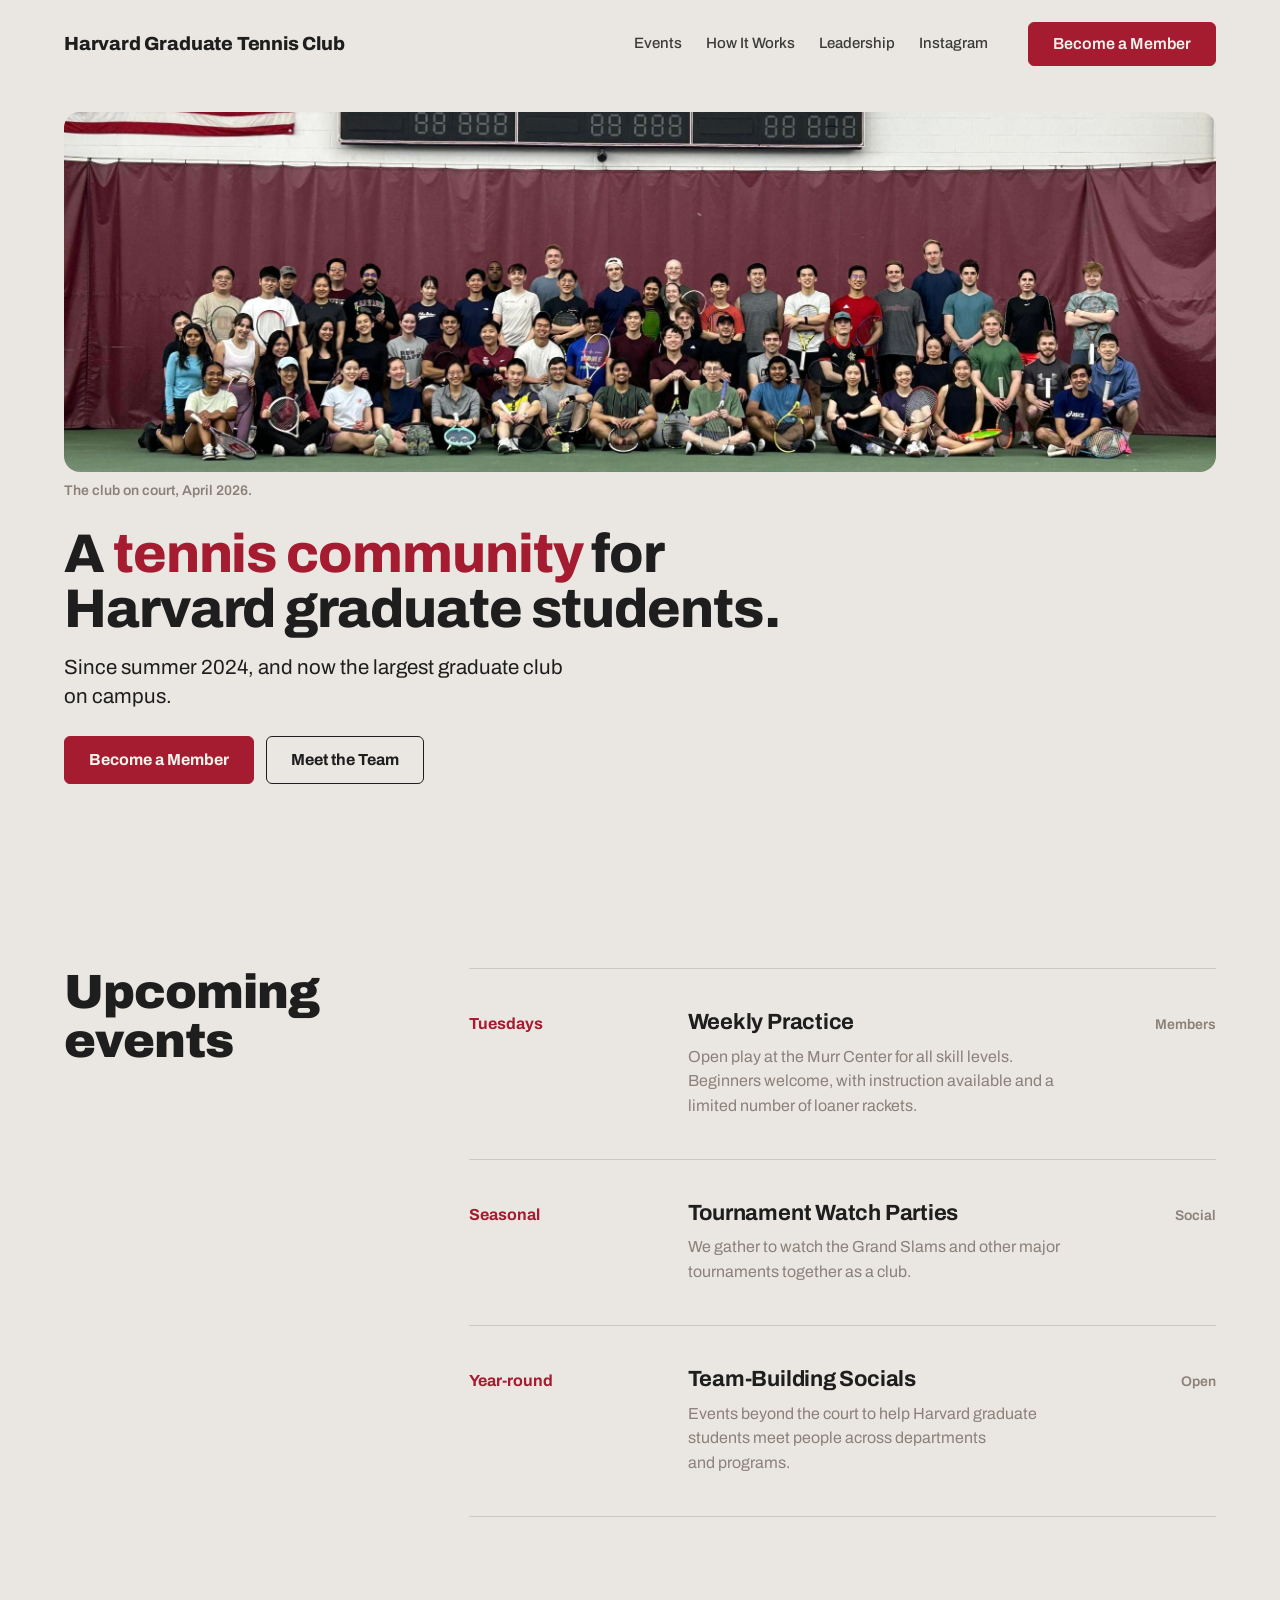
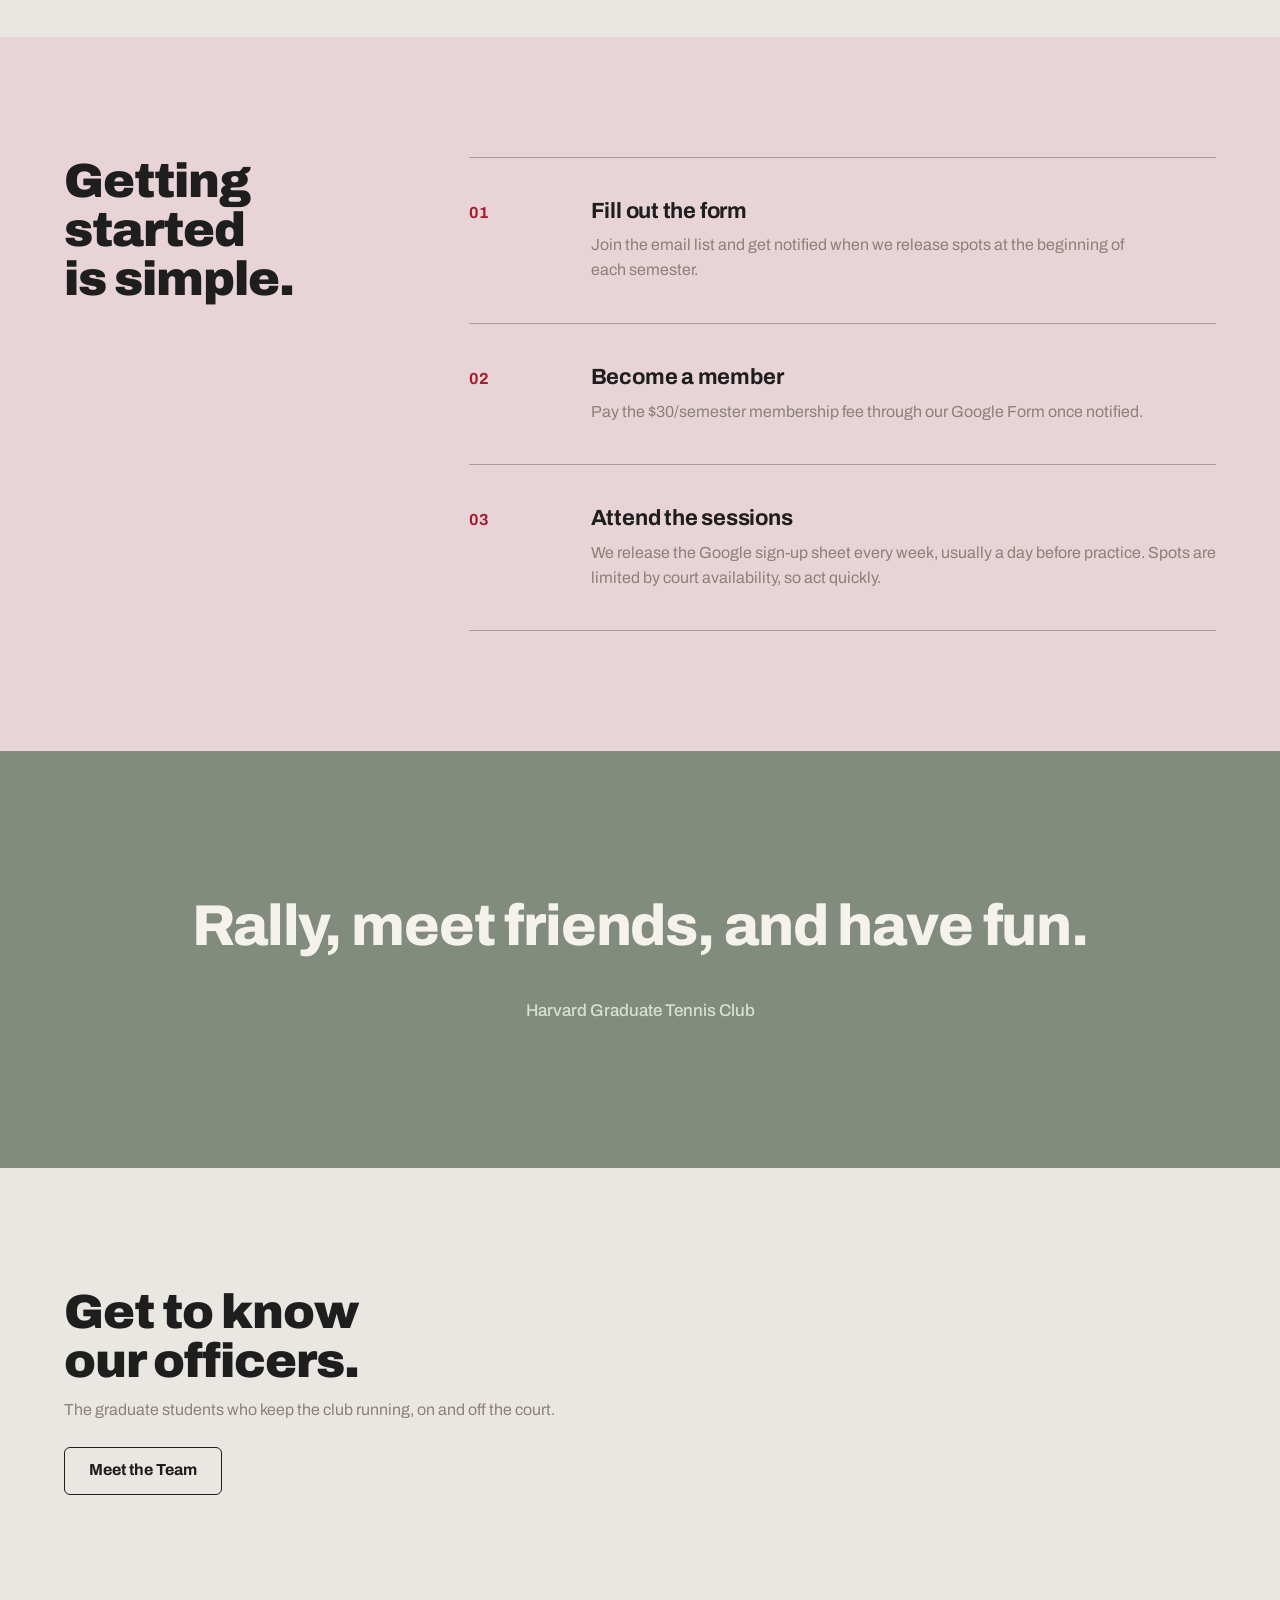
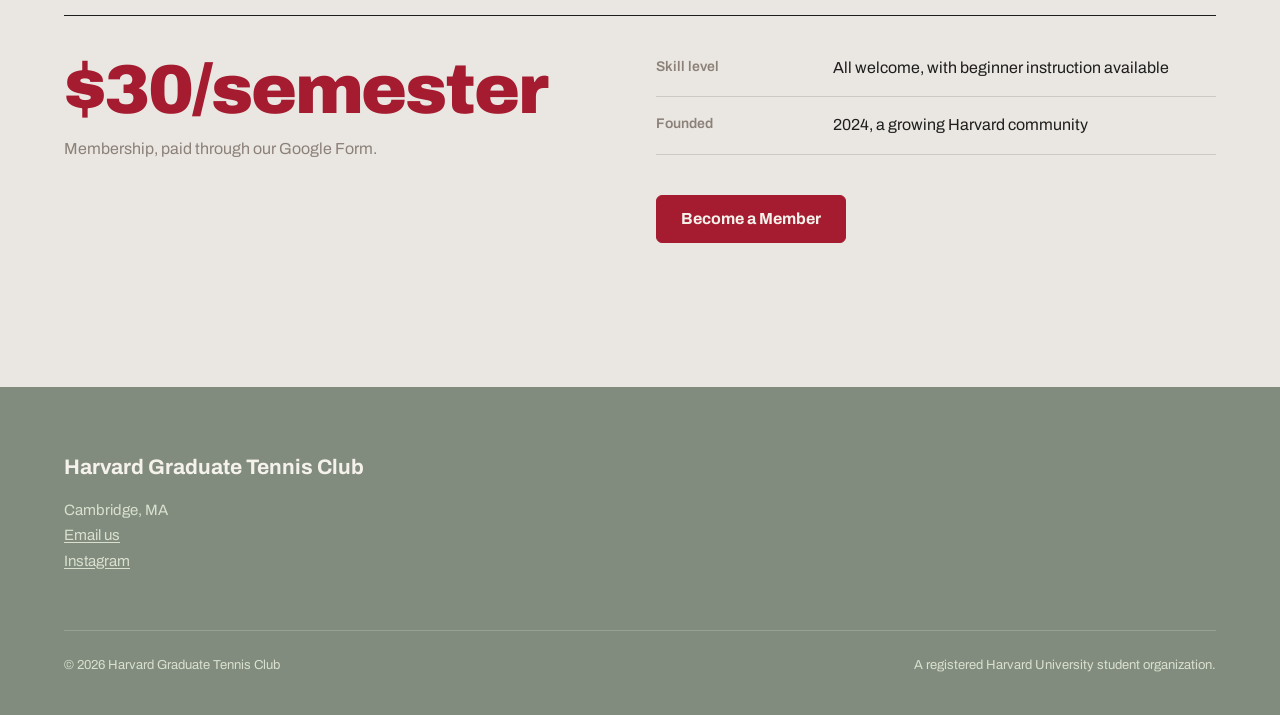
==== commit 30a6f4f2: "Redesign home page layout, keeping the original colours and type - New layout: full-width club photo" ====
--- a/index.html
+++ b/index.html
@@ -4,308 +4,292 @@
 <meta charset="UTF-8">
 <meta name="viewport" content="width=device-width, initial-scale=1.0">
 <title>Harvard Graduate Tennis Club</title>
+<meta name="description" content="A tennis community for Harvard graduate students. Weekly practice, socials and watch parties, every level welcome.">
 <link rel="preconnect" href="https://fonts.googleapis.com">
 <link rel="preconnect" href="https://fonts.gstatic.com" crossorigin>
 <link href="https://fonts.googleapis.com/css2?family=Archivo:wght@400;500;600;700;800;900&display=swap" rel="stylesheet">
 <style>
-  :root {
-    --crimson: #A51C30;
-    --crimson-deep: #8A1727;
-    --crimson-soft: #E8D3D6;
-    --ink: #1E1E1E;
-    --beige: #EAE7E2;
-    --cream: #F5F2EB;
-    --ivy: #818C7E;
-    --ivy-deep: #6E7A6B;
-    --pear: #D9E0CF;
-    --mortar: #8C8179;
+/* Layout from a Hallmark redesign; colours, type and corners restored to the original site. */
+@import url("./tokens.css");
+@import url("./base.css");
+
+/* Type, per the theme */
+h1, h2 { line-height: 1.02; }
+h2 { font-weight: 900; }
+/* Type scale, four levels below the headline:
+   section h2 (--text-section) > item title h3 (1.375rem) > body (1rem) > small label (0.875rem) */
+h3 { font-size: 1.375rem; font-weight: 700; letter-spacing: -0.01em; line-height: 1.25; }
+.accent { color: var(--color-accent); }
+.muted { color: var(--color-muted); }
+.label { font-size: 0.875rem; font-weight: 600; color: var(--color-muted); }
+
+/* Links and buttons, eight states */
+a { text-decoration-color: var(--color-accent); transition: text-decoration-thickness var(--dur-micro) var(--ease-out); }
+a:hover { text-decoration-thickness: 2px; }
+a:active { color: var(--color-accent); }
+:focus-visible { outline: 2px solid var(--color-focus); outline-offset: 3px; transition: none; }
+.btn {
+  display: inline-flex; align-items: center; justify-content: center; min-height: 48px;
+  padding: 0 var(--space-lg); border: var(--rule-hair) solid var(--color-ink); border-radius: var(--radius-btn);
+  font-family: var(--font-body); font-size: var(--text-md); font-weight: 700; text-decoration: none; white-space: nowrap;
+  transition: background-color var(--dur-micro) var(--ease-out), color var(--dur-micro) var(--ease-out), transform var(--dur-micro) var(--ease-out);
+}
+.btn--primary { background: var(--color-accent); color: var(--color-accent-ink); border-color: var(--color-accent); }
+.btn--primary:hover { background: var(--color-accent-deep); border-color: var(--color-accent-deep); }
+.btn--secondary { background: transparent; color: var(--color-ink); }
+.btn--secondary:hover { background: var(--color-paper-3); }
+.btn:active { transform: translateY(1px); }
+.btn[aria-disabled="true"], .btn:disabled { opacity: 0.5; cursor: not-allowed; }
+.actions { display: flex; flex-wrap: wrap; gap: var(--space-sm); }
+
+/* NAV */
+.slab { background: var(--color-paper); color: var(--color-ink); position: relative; z-index: var(--z-sticky-nav); }
+.slab nav { display: flex; align-items: center; justify-content: space-between; gap: var(--space-lg); min-height: 88px; }
+.wordmark { font-family: var(--font-display); font-weight: 800; font-size: 1.1875rem; letter-spacing: -0.01em; text-decoration: none; white-space: nowrap; }
+.nav-right { display: flex; align-items: center; gap: var(--space-xl); }
+.nav-links { display: flex; gap: var(--space-lg); font-size: 0.9375rem; font-weight: 500; }
+.nav-links a { white-space: nowrap; text-decoration: none; color: var(--color-ink); opacity: 0.85; transition: opacity var(--dur-micro) var(--ease-out); }
+.nav-links a:hover { opacity: 1; text-decoration: underline; text-decoration-color: var(--color-accent); }
+.slab .btn--primary { min-height: 44px; font-weight: 600; }
+.menu-toggle {
+  display: none; width: 44px; height: 44px; flex-shrink: 0; align-items: center; justify-content: center; flex-direction: column; gap: var(--space-2xs);
+  background: transparent; border: var(--rule-hair) solid var(--color-rule-2); border-radius: var(--radius-btn); cursor: pointer;
+}
+.menu-toggle:hover { border-color: var(--color-ink); }
+.menu-toggle:active { transform: translateY(1px); }
+.menu-toggle span { display: block; width: 18px; height: 2px; background: var(--color-ink); transition: transform var(--dur-short) var(--ease-out), opacity var(--dur-short) var(--ease-out); }
+nav.open .menu-toggle span:nth-child(1) { transform: translateY(6px) rotate(45deg); }
+nav.open .menu-toggle span:nth-child(2) { opacity: 0; }
+nav.open .menu-toggle span:nth-child(3) { transform: translateY(-6px) rotate(-45deg); }
+
+/* HERO: Ledge */
+.hero { padding-block: var(--space-lg) var(--space-2xl); }
+.plate { margin: 0; }
+.plate [data-slot] { height: clamp(240px, 40dvh, 520px); border-radius: var(--radius-card); }
+.plate [data-slot] > img { object-position: center 62%; }
+.plate figcaption { margin-top: var(--space-xs); }
+/* One column at every width: headline, then the sentence, then the two buttons side by side */
+.hero-foot { display: flex; flex-direction: column; align-items: flex-start; margin-top: var(--space-lg); }
+.hero-foot h1 { max-width: 22ch; font-size: clamp(2.5rem, 3vw + 1rem, 4.5rem); }
+.hero-foot p { font-size: var(--text-lead); line-height: 1.45; max-width: 44ch; margin: var(--space-md) 0 var(--space-lg); }
+
+/* Sections */
+.section { padding-block: var(--section-gap-s); }
+.split { display: grid; grid-template-columns: minmax(0, 4fr) minmax(0, 8fr); gap: var(--gap-columns); align-items: start; }
+
+/* Schedule: the one table that matters, under the double rule */
+.ledger { border-top: var(--rule-hair) solid var(--color-rule); }
+.ledger-row {
+  display: grid; grid-template-columns: minmax(0, 3fr) minmax(0, 6fr) minmax(0, 2fr); gap: var(--gap-columns);
+  padding-block: var(--space-xl); border-bottom: var(--rule-hair) solid var(--color-rule); align-items: baseline;
+}
+/* When: smaller than the title, set apart in crimson */
+.ledger-row .when { font-size: 1rem; font-weight: 700; line-height: 1.4; color: var(--color-accent); }
+.ledger-row h3 { margin-bottom: var(--space-xs); }
+.ledger-row .tag { text-align: right; }
+
+/* Joining: paper band */
+.band { background: var(--color-paper-2); }
+.steps { list-style: none; margin: 0; padding: 0; counter-reset: step; }
+.steps li {
+  display: grid; grid-template-columns: minmax(0, 1fr) minmax(0, 7fr); gap: var(--gap-columns);
+  padding-block: var(--space-xl); border-top: var(--rule-hair) solid var(--color-rule-2); counter-increment: step;
+}
+.steps li:last-child { border-bottom: var(--rule-hair) solid var(--color-rule-2); }
+.steps li { align-items: baseline; }
+.steps li::before { content: counter(step, decimal-leading-zero); font-weight: 700; font-size: 1rem; line-height: 1.4; color: var(--color-accent); }
+.steps h3 { margin-bottom: var(--space-xs); }
+
+/* Statement: the ink band */
+.ink { background: var(--color-ivy); color: var(--color-cream); padding-block: var(--section-gap); text-align: center; }
+.ink blockquote { margin: 0; }
+.ink blockquote p { font-family: var(--font-display); font-weight: 800; font-size: clamp(2rem, 4.5vw, 3.625rem); line-height: 1.08; letter-spacing: var(--tracking-display); max-width: 28ch; margin-inline: auto; text-wrap: balance; }
+.ink cite { display: block; margin-top: var(--space-xl); font-style: normal; font-size: 1.0625rem; font-weight: 500; color: var(--color-pear); }
+
+/* Officers: one line and an action */
+.officers { display: flex; flex-direction: column; align-items: flex-start; gap: var(--space-lg); padding-block: var(--section-gap-s) 0; }
+.officers h2 { max-width: 16ch; }
+.officers p { margin-top: var(--space-sm); }
+
+/* Membership: the close */
+.membership { padding-block: var(--section-gap-s) var(--section-gap); }
+.offer { display: grid; grid-template-columns: minmax(0, 6fr) minmax(0, 6fr); gap: var(--gap-columns); border-top: var(--rule-hair) solid var(--color-ink); padding-top: var(--space-xl); }
+.price { font-family: var(--font-display); font-weight: 900; font-size: clamp(2.75rem, 5.4vw, 6rem); line-height: 1; overflow-wrap: break-word; min-width: 0; letter-spacing: -0.03em; color: var(--color-accent); font-variant-numeric: lining-nums; }
+.price-note { margin-top: var(--space-sm); }
+.terms { margin: 0; }
+.terms div { display: grid; grid-template-columns: minmax(0, 2fr) minmax(0, 5fr); gap: var(--space-lg); padding-block: var(--space-md); border-bottom: var(--rule-hair) solid var(--color-rule); }
+.terms div:first-child { padding-top: 0; }
+.terms dt { font-size: var(--text-sm); font-weight: 600; color: var(--color-muted); }
+.terms dd { margin: 0; }
+.offer .actions { margin-top: var(--space-xl); }
+
+/* FOOTER: the original banner */
+.join-band { background: var(--color-ivy); color: var(--color-cream); }
+.join-content { max-width: var(--container); margin: 0 auto; padding: var(--space-2xl) var(--gutter) 56px; }
+.join-org { font-size: 1.3125rem; font-weight: 700; }
+.join-org .meta { font-weight: 400; font-size: 0.9375rem; color: var(--color-pear); margin-top: 14px; line-height: 1.7; }
+.join-org .meta a { text-decoration: underline; text-decoration-color: currentColor; }
+.join-band :focus-visible { outline-color: var(--color-cream); }
+.footer-base {
+  border-top: 1px solid rgba(245,242,235,0.2); width: calc(100% - 2 * var(--gutter)); max-width: calc(var(--container) - 2 * var(--gutter)); margin: 0 auto;
+  padding: var(--space-lg) 0 var(--space-xl); display: flex; justify-content: space-between; gap: var(--space-xs);
+  font-size: 0.8125rem; color: var(--color-pear);
+}
+
+/* Responsive: the nav folds into the menu before its links would wrap */
+@media (max-width: 68rem) {
+  .menu-toggle { display: flex; }
+  .nav-right { gap: var(--space-sm); }
+  .wordmark { font-size: 0.9375rem; white-space: normal; }
+  .nav-links {
+    display: none; position: absolute; top: 100%; left: 0; right: 0; z-index: var(--z-dropdown);
+    flex-direction: column; gap: 0; padding: var(--space-xs); margin-inline: var(--gutter); background: var(--color-cream);
+    border-radius: 10px; box-shadow: 0 12px 32px rgba(30,30,30,0.15);
   }
-
-  * { margin: 0; padding: 0; box-sizing: border-box; }
-  html { scroll-behavior: smooth; }
-
-  body {
-    background: var(--beige);
-    color: var(--ink);
-    font-family: 'Archivo', sans-serif;
-    -webkit-font-smoothing: antialiased;
-    line-height: 1.5;
-  }
-  a { color: inherit; text-decoration: none; }
-
-  /* NAV */
-  nav {
-    display: flex; align-items: center; justify-content: space-between;
-    padding: 26px 48px; max-width: 1280px; margin: 0 auto;
-  }
-  .brand { font-weight: 800; font-size: 19px; letter-spacing: -0.01em; }
-  .nav-right { display: flex; align-items: center; gap: 34px; }
-  .nav-links { display: flex; gap: 30px; font-size: 15px; font-weight: 500; }
-  .nav-links a { opacity: 0.85; transition: opacity 0.15s; }
-  .nav-links a:hover { opacity: 1; }
-  .nav-cta {
-    background: var(--crimson); color: #fff; font-weight: 600; font-size: 15px;
-    padding: 12px 22px; transition: background 0.15s; border-radius: 6px;
-  }
-  .nav-cta:hover { background: var(--crimson-deep); }
-
-  /* MOBILE MENU */
-  nav { position: relative; }
-  .menu-toggle {
-    display: none; width: 44px; height: 44px; flex-shrink: 0;
-    align-items: center; justify-content: center; flex-direction: column; gap: 5px;
-    background: none; border: 1.5px solid rgba(30,30,30,0.2); border-radius: 6px; cursor: pointer;
-  }
-  .menu-toggle span { display: block; width: 18px; height: 2px; background: var(--ink); transition: transform 0.2s, opacity 0.2s; }
-  nav.open .menu-toggle span:nth-child(1) { transform: translateY(7px) rotate(45deg); }
-  nav.open .menu-toggle span:nth-child(2) { opacity: 0; }
-  nav.open .menu-toggle span:nth-child(3) { transform: translateY(-7px) rotate(-45deg); }
-
-  /* HERO PHOTO */
-  .hero-photo {
-    padding: 24px 48px 0;
-    max-width: 1280px;
-    margin: 0 auto;
-  }
-  .hero-photo img {
-    width: 100%;
-    aspect-ratio: 16 / 10;
-    object-fit: cover;
-    object-position: center 30%;
-    display: block;
-    border-radius: 16px;
-  }
-
-  /* HERO TEXT */
-  .hero {
-    display: grid; grid-template-columns: 1fr 1fr; gap: 64px; align-items: start;
-    padding: 48px 48px 96px; max-width: 1280px; margin: 0 auto;
-  }
-  .hero-eyebrow { font-size: 17px; font-weight: 500; color: var(--mortar); margin-bottom: 22px; }
-  .hero h1 {
-    font-size: clamp(40px, 5vw, 68px); font-weight: 800; line-height: 1.02; letter-spacing: -0.02em;
-  }
-  .hero h1 .accent { color: var(--crimson); }
-  .hero-right { padding-top: 8px; }
-  .hero-desc { font-size: 18px; color: var(--mortar); line-height: 1.65; margin-bottom: 28px; }
-
-  /* INFO STRIP */
-  .info-strip { background: var(--crimson-soft); padding: 56px 48px; }
-  .info-grid {
-    max-width: 1280px; margin: 0 auto; display: grid;
-    grid-template-columns: repeat(4, 1fr); gap: 40px;
-  }
-  .info-item .k {
-    font-size: 13px; font-weight: 700; letter-spacing: 0.06em; text-transform: uppercase;
-    color: var(--crimson); margin-bottom: 10px;
-  }
-  .info-item .v { font-size: 19px; font-weight: 600; line-height: 1.35; }
-  .info-item .v span { color: var(--mortar); font-weight: 500; font-size: 15px; display: block; margin-top: 4px; }
-
-  /* EVENTS */
-  .events { padding: 96px 48px; max-width: 1280px; margin: 0 auto; }
-  .events-head { margin-bottom: 56px; }
-  .events-head h2 {
-    font-size: clamp(40px, 5.5vw, 72px); font-weight: 900; line-height: 0.95;
-    letter-spacing: -0.02em; color: var(--crimson);
-  }
-  .events-list { display: flex; flex-direction: column; }
-  .event-row {
-    display: grid; grid-template-columns: 200px 1fr auto; gap: 40px; align-items: center;
-    padding: 32px 0; border-top: 1.5px solid rgba(30,30,30,0.15);
-  }
-  .event-row:last-child { border-bottom: 1.5px solid rgba(30,30,30,0.15); }
-  .event-when { font-weight: 700; font-size: 16px; }
-  .event-when span { display: block; color: var(--mortar); font-weight: 500; font-size: 14px; margin-top: 2px; }
-  .event-body h3 { font-size: 24px; font-weight: 700; margin-bottom: 6px; letter-spacing: -0.01em; }
-  .event-body p { color: var(--mortar); font-size: 16px; max-width: 560px; }
-  .event-tag {
-    font-size: 13px; font-weight: 700; letter-spacing: 0.04em; text-transform: uppercase;
-    color: var(--ivy); white-space: nowrap;
-  }
-
-  /* QUOTE BAND */
-  .quote-band { background: var(--ivy); color: var(--cream); padding: 120px 48px; text-align: center; }
-  .quote-band blockquote {
-    max-width: 1000px; margin: 0 auto; font-size: clamp(32px, 4.5vw, 58px);
-    font-weight: 800; line-height: 1.08; letter-spacing: -0.02em;
-  }
-  .quote-band cite {
-    display: block; margin-top: 36px; font-size: 17px; font-weight: 500;
-    font-style: normal; color: var(--pear);
-  }
-
-  /* HOW IT WORKS */
-  .how { padding: 96px 48px; max-width: 1280px; margin: 0 auto; }
-  .how h2 {
-    font-size: clamp(36px, 4.5vw, 56px); font-weight: 900; letter-spacing: -0.02em;
-    margin-bottom: 56px; max-width: 720px; line-height: 1.0;
-  }
-  .how h2 .accent { color: var(--crimson); }
-  .how-grid { display: grid; grid-template-columns: repeat(3, 1fr); gap: 48px; }
-  .how-card .num { font-size: 15px; font-weight: 700; color: var(--crimson); margin-bottom: 16px; }
-  .how-card h3 { font-size: 22px; font-weight: 700; margin-bottom: 12px; letter-spacing: -0.01em; }
-  .how-card p { color: var(--mortar); font-size: 16px; line-height: 1.6; }
-
-  /* JOIN / FOOTER BAND */
-  .join-band { background: var(--ivy); color: var(--cream); }
-  .join-content { max-width: 1280px; margin: 0 auto; padding: 64px 48px 56px; }
-  .join-org { font-size: 21px; font-weight: 700; }
-  .join-org .meta { font-weight: 400; font-size: 15px; color: var(--pear); margin-top: 14px; line-height: 1.7; }
-  .join-org .meta a { text-decoration: underline; }
-  .footer-base {
-    border-top: 1px solid rgba(245,242,235,0.2); max-width: 1280px; margin: 0 auto;
-    padding: 24px 48px 40px; display: flex; justify-content: space-between;
-    font-size: 13px; color: var(--pear);
-  }
-
-  /* RESPONSIVE */
-  @media (max-width: 900px) {
-    nav, .hero-photo, .hero, .events, .how, .join-content { padding-left: 24px; padding-right: 24px; }
-    .brand { font-size: 15px; }
-    .nav-right { gap: 12px; }
-    .menu-toggle { display: flex; }
-    .nav-cta { font-size: 14px; padding: 11px 16px; white-space: nowrap; }
-    .nav-links {
-      display: none; position: absolute; top: 100%; left: 24px; right: 24px; z-index: 50;
-      flex-direction: column; gap: 0; padding: 8px; background: var(--cream);
-      border-radius: 10px; box-shadow: 0 12px 32px rgba(30,30,30,0.15);
-    }
-    nav.open .nav-links { display: flex; }
-    .nav-links a { padding: 14px 16px; opacity: 1; font-size: 16px; border-radius: 6px; }
-    .nav-links a:hover { background: var(--beige); }
-    .hero { grid-template-columns: 1fr; gap: 32px; padding-bottom: 64px; }
-    .info-grid { grid-template-columns: 1fr 1fr; gap: 28px; }
-    .event-row { grid-template-columns: 1fr; gap: 8px; padding: 24px 0; }
-    .event-tag { margin-top: 4px; }
-    .how-grid { grid-template-columns: 1fr; gap: 36px; }
-    .footer-base { flex-direction: column; gap: 8px; }
-  }
+  nav.open .nav-links { display: flex; }
+  .nav-links a { padding: var(--space-sm) var(--space-md); font-size: var(--text-md); opacity: 1; border-radius: var(--radius-btn); }
+  .nav-links a:hover { background: var(--color-paper); text-decoration: none; }
+}
+@media (max-width: 60rem) {
+  .footer-base { flex-direction: column; }
+  .split, .offer { grid-template-columns: minmax(0, 1fr); }
+  .ledger-row { grid-template-columns: minmax(0, 1fr); gap: var(--space-xs); padding-block: var(--space-lg); }
+  .ledger-row .tag { text-align: left; }
+  .split > h2 { margin-bottom: var(--space-lg); }
+}
+@media (max-width: 40rem) {
+  .slab .btn--primary { padding: 0 var(--space-md); font-size: var(--text-sm); }
+  .plate [data-slot] { height: clamp(200px, 30dvh, 280px); }
+  .plate [data-slot] > img { object-position: center 75%; }
+  .steps li { grid-template-columns: minmax(0, 1fr) minmax(0, 4fr); }
+  .terms div { grid-template-columns: minmax(0, 1fr); gap: var(--space-2xs); }
+}
 </style>
 </head>
 <body>
 
-<nav>
-  <div class="brand">Harvard Graduate Tennis Club</div>
-  <div class="nav-right">
-    <div class="nav-links" id="nav-links">
-      <a href="#events">Events</a>
-      <a href="#how">How It Works</a>
-      <a href="leadership.html">Leadership</a>
-      <a href="https://www.instagram.com/harvard_grad_tennis_club/" target="_blank">Instagram</a>
-    </div>
-    <a href="https://docs.google.com/forms/d/1S2SS2_oEjFC9LeZhb5DVs4G8AgGqv0lL6LyE40gG2-0/viewform" target="_blank" class="nav-cta">Become a Member</a>
-    <button class="menu-toggle" type="button" aria-label="Open menu" aria-expanded="false" aria-controls="nav-links"><span></span><span></span><span></span></button>
-  </div>
-</nav>
-
-<div class="hero-photo">
-  <img src="images/hggtc-april2026.jpeg" alt="Harvard Graduate Tennis Club members">
-</div>
-
-<section class="hero">
-  <div>
-    <div class="hero-eyebrow">Harvard Graduate Tennis Club</div>
-    <h1>A tennis community for Harvard graduate students, <span class="accent">on and off the court.</span></h1>
-  </div>
-<div class="hero-right">
-    <p class="hero-desc">Since the summer of 2024, we have been fostering a vibrant community among Harvard graduate students through a shared passion for tennis. Today, we are the largest graduate club on campus.</p>
-  </div>
-</section>
-
-<section class="info-strip">
-  <div class="info-grid">
-    <div class="info-item">
-      <div class="k">Practice</div>
-      <div class="v">Summer schedule<span>Info released weekly to members through our email list</span></div>
-    </div>
-    <div class="info-item">
-      <div class="k">Membership</div>
-      <div class="v">$30/semester<span>Sign up via Google Form</span></div>
-    </div>
-    <div class="info-item">
-      <div class="k">Skill Level</div>
-      <div class="v">All welcome<span>Beginner instruction available</span></div>
-    </div>
-    <div class="info-item">
-      <div class="k">Founded</div>
-      <div class="v">2024<span>A growing Harvard community</span></div>
-    </div>
-  </div>
-</section>
-
-<section class="meet" style="padding: 120px 48px; max-width: 1280px; margin: 0 auto; display: flex; justify-content: space-between; align-items: center; gap: 40px;">
-  <div>
-    <h2 style="font-size: clamp(32px, 4vw, 52px); font-weight: 900; letter-spacing: -0.02em; line-height: 1.0;">Get to know our <span style="color: #A51C30;">officers.</span></h2>
-    <p style="font-size: 17px; color: #8C8179; margin-top: 14px; max-width: 480px; line-height: 1.6;">Meet the graduate students who keep the club running, on and off the court.</p>
-  </div>
-  <a href="leadership.html" style="display: inline-block; background: #1E1E1E; color: #F5F2EB; font-weight: 700; font-size: 15px; padding: 15px 32px; border-radius: 6px; white-space: nowrap; flex-shrink: 0;">Meet the Team</a>
-</section>
-
-<section class="events" id="events">
-  <div class="events-head">
-    <h2>Upcoming<br>Events</h2>
-  </div>
-  <div class="events-list">
-    <div class="event-row">
-      <div class="event-when"> Tuesdays (Summer schedule)<span>Time released weekly</span></div>
-      <div class="event-body">
-        <h3>Weekly Practice</h3>
-        <p>Open play at the Murr Center for all skill levels. Beginners welcome, with instruction available and a limited number of loaner rackets.</p>
-      </div>
-      <div class="event-tag">Members</div>
-    </div>
-    <div class="event-row">
-      <div class="event-when">Seasonal</div>
-      <div class="event-body">
-        <h3>Tournament Watch Parties</h3>
-        <p>We gather to watch the Grand Slams and other major tournaments together as a club.</p>
-      </div>
-      <div class="event-tag">Social</div>
-    </div>
-    <div class="event-row">
-      <div class="event-when">Year-round</div>
-      <div class="event-body">
-        <h3>Team-Building Socials</h3>
-        <p>Events beyond the court to help GSAS students meet people across departments and programs.</p>
-      </div>
-      <div class="event-tag">Open</div>
-    </div>
-  </div>
-</section>
-
-<section class="quote-band">
-  <blockquote>Rally, meet friends, and have fun.</blockquote>
-  <cite>Harvard Graduate Tennis Club</cite>
-</section>
-
-<section class="how" id="how">
-  <h2>Getting started is <span class="accent">simple.</span></h2>
-  <div class="how-grid">
-    <div class="how-card">
-      <div class="num">01</div>
-      <h3>Fill out the form</h3>
-      <p> Join the email list and get notified when we release spots at the beginning of each semester. </p>
-    </div>
-    <div class="how-card">
-      <div class="num">02</div>
-      <h3>Become a member</h3>
-      <p>Pay the $30/semester membership fee through our Google Form once notified.</p>
-    </div>
-    <div class="how-card">
-      <div class="num">03</div>
-      <h3>Attend the sessions</h3>
-      <p>We release the Google sign-up sheet every week (usually a day before the practice session). Spots are limited due to court availability, so act quickly!</p>
-    </div>
-  </div>
-</section>
-
-<section class="join-band" id="join">
-<div class="join-content">
-<div class="join-org">
+<header class="slab">
+  <nav class="container">
+    <a href="index.html" class="wordmark">Harvard Graduate Tennis Club</a>
+    <div class="nav-right">
+      <div class="nav-links" id="nav-links">
+        <a href="#events">Events</a>
+        <a href="#how">How It Works</a>
+        <a href="leadership.html">Leadership</a>
+        <a href="https://www.instagram.com/harvard_grad_tennis_club/" target="_blank">Instagram</a>
+      </div>
+      <a href="https://docs.google.com/forms/d/1S2SS2_oEjFC9LeZhb5DVs4G8AgGqv0lL6LyE40gG2-0/viewform" target="_blank" class="btn btn--primary nav-cta">Become a Member</a>
+      <button class="menu-toggle" type="button" aria-label="Open menu" aria-expanded="false" aria-controls="nav-links"><span></span><span></span><span></span></button>
+    </div>
+  </nav>
+</header>
+
+<main>
+  <section class="hero container" aria-labelledby="hero-title">
+    <figure class="plate">
+      <div data-slot="hero" data-alt="Harvard Graduate Tennis Club members">
+        <img src="images/hggtc-april2026.jpeg" alt="Harvard Graduate Tennis Club members" fetchpriority="high">
+      </div>
+      <figcaption class="label">The club on court, April 2026.</figcaption>
+    </figure>
+    <div class="hero-foot">
+      <h1 id="hero-title">A <span class="accent">tennis community</span> for Harvard graduate students.</h1>
+      <div>
+        <p>Since summer 2024, and now the largest graduate club on campus.</p>
+        <div class="actions">
+          <a href="https://docs.google.com/forms/d/1S2SS2_oEjFC9LeZhb5DVs4G8AgGqv0lL6LyE40gG2-0/viewform" target="_blank" class="btn btn--primary">Become a Member</a>
+          <a href="leadership.html" class="btn btn--secondary">Meet the Team</a>
+        </div>
+      </div>
+    </div>
+  </section>
+
+  <section class="section container" id="events" aria-labelledby="events-title">
+    <div class="split">
+      <h2 id="events-title">Upcoming events</h2>
+      <div class="ledger">
+        <div class="ledger-row">
+          <div class="when">Tuesdays</div>
+          <div>
+            <h3>Weekly Practice</h3>
+            <p class="muted">Open play at the Murr Center for all skill levels. Beginners welcome, with instruction available and a limited number of loaner rackets.</p>
+          </div>
+          <div class="tag label">Members</div>
+        </div>
+        <div class="ledger-row">
+          <div class="when">Seasonal</div>
+          <div>
+            <h3>Tournament Watch Parties</h3>
+            <p class="muted">We gather to watch the Grand Slams and other major tournaments together as a club.</p>
+          </div>
+          <div class="tag label">Social</div>
+        </div>
+        <div class="ledger-row">
+          <div class="when">Year-round</div>
+          <div>
+            <h3>Team-Building Socials</h3>
+            <p class="muted">Events beyond the court to help Harvard graduate students meet people across departments and programs.</p>
+          </div>
+          <div class="tag label">Open</div>
+        </div>
+      </div>
+    </div>
+  </section>
+
+  <section class="band" id="how" aria-labelledby="how-title">
+    <div class="section container split">
+      <h2 id="how-title">Getting started is simple.</h2>
+      <ol class="steps">
+        <li><div><h3>Fill out the form</h3><p class="muted">Join the email list and get notified when we release spots at the beginning of each semester.</p></div></li>
+        <li><div><h3>Become a member</h3><p class="muted">Pay the $30/semester membership fee through our Google Form once notified.</p></div></li>
+        <li><div><h3>Attend the sessions</h3><p class="muted">We release the Google sign-up sheet every week, usually a day before practice. Spots are limited by court availability, so act quickly.</p></div></li>
+      </ol>
+    </div>
+  </section>
+
+  <section class="ink" aria-label="Club motto">
+    <div class="container">
+      <blockquote>
+        <p>Rally, meet friends, and have fun.</p>
+        <cite>Harvard Graduate Tennis Club</cite>
+      </blockquote>
+    </div>
+  </section>
+
+  <section class="container officers" aria-labelledby="officers-title">
+    <div>
+      <h2 id="officers-title">Get to know our officers.</h2>
+      <p class="muted">The graduate students who keep the club running, on and off the court.</p>
+    </div>
+    <a href="leadership.html" class="btn btn--secondary">Meet the Team</a>
+  </section>
+
+  <section class="container membership" aria-labelledby="membership-title">
+    <h2 id="membership-title" class="visually-hidden">Membership</h2>
+    <div class="offer">
+      <div>
+        <p class="price">$30/semester</p>
+        <p class="price-note muted">Membership, paid through our Google Form.</p>
+      </div>
+      <div>
+        <dl class="terms">
+          <div><dt>Skill level</dt><dd>All welcome, with beginner instruction available</dd></div>
+          <div><dt>Founded</dt><dd>2024, a growing Harvard community</dd></div>
+        </dl>
+        <div class="actions">
+          <a href="https://docs.google.com/forms/d/1S2SS2_oEjFC9LeZhb5DVs4G8AgGqv0lL6LyE40gG2-0/viewform" target="_blank" class="btn btn--primary">Become a Member</a>
+        </div>
+      </div>
+    </div>
+  </section>
+</main>
+
+<footer class="join-band" id="join">
+  <div class="join-content">
+    <div class="join-org">
       Harvard Graduate Tennis Club
       <div class="meta">
-        Cambridge, MA <br>
+        Cambridge, MA<br>
         <a href="mailto:harvardgriffingsastennisclub@gmail.com">Email us</a><br>
         <a href="https://www.instagram.com/harvard_grad_tennis_club/" target="_blank">Instagram</a>
       </div>
@@ -313,9 +297,9 @@
   </div>
   <div class="footer-base">
     <div>&copy; 2026 Harvard Graduate Tennis Club</div>
-    <div>A registered Harvard University student organization. </div>
+    <div>A registered Harvard University student organization.</div>
   </div>
-</section>
+</footer>
 
 <script>
   (function () {
@@ -332,5 +316,7 @@
     document.addEventListener('click', function (e) { if (!nav.contains(e.target)) setOpen(false); });
   })();
 </script>
+<script>window.hallmarkSlots = (m) => { for (const [k, v] of Object.entries(m)) { const s = document.querySelector(`[data-slot="${k}"]`); if (!s) continue; const im = new Image(); im.src = typeof v === 'string' ? v : v.src; im.alt = (typeof v === 'object' && v.alt) || s.dataset.alt || ''; s.querySelectorAll(':scope > img').forEach((o) => o.remove()); s.prepend(im); } };
+document.querySelectorAll('[data-slot] img').forEach((i) => { if (i.complete && !i.naturalWidth) i.remove(); else i.addEventListener('error', () => i.remove(), { once: true }); });</script>
 </body>
 </html>
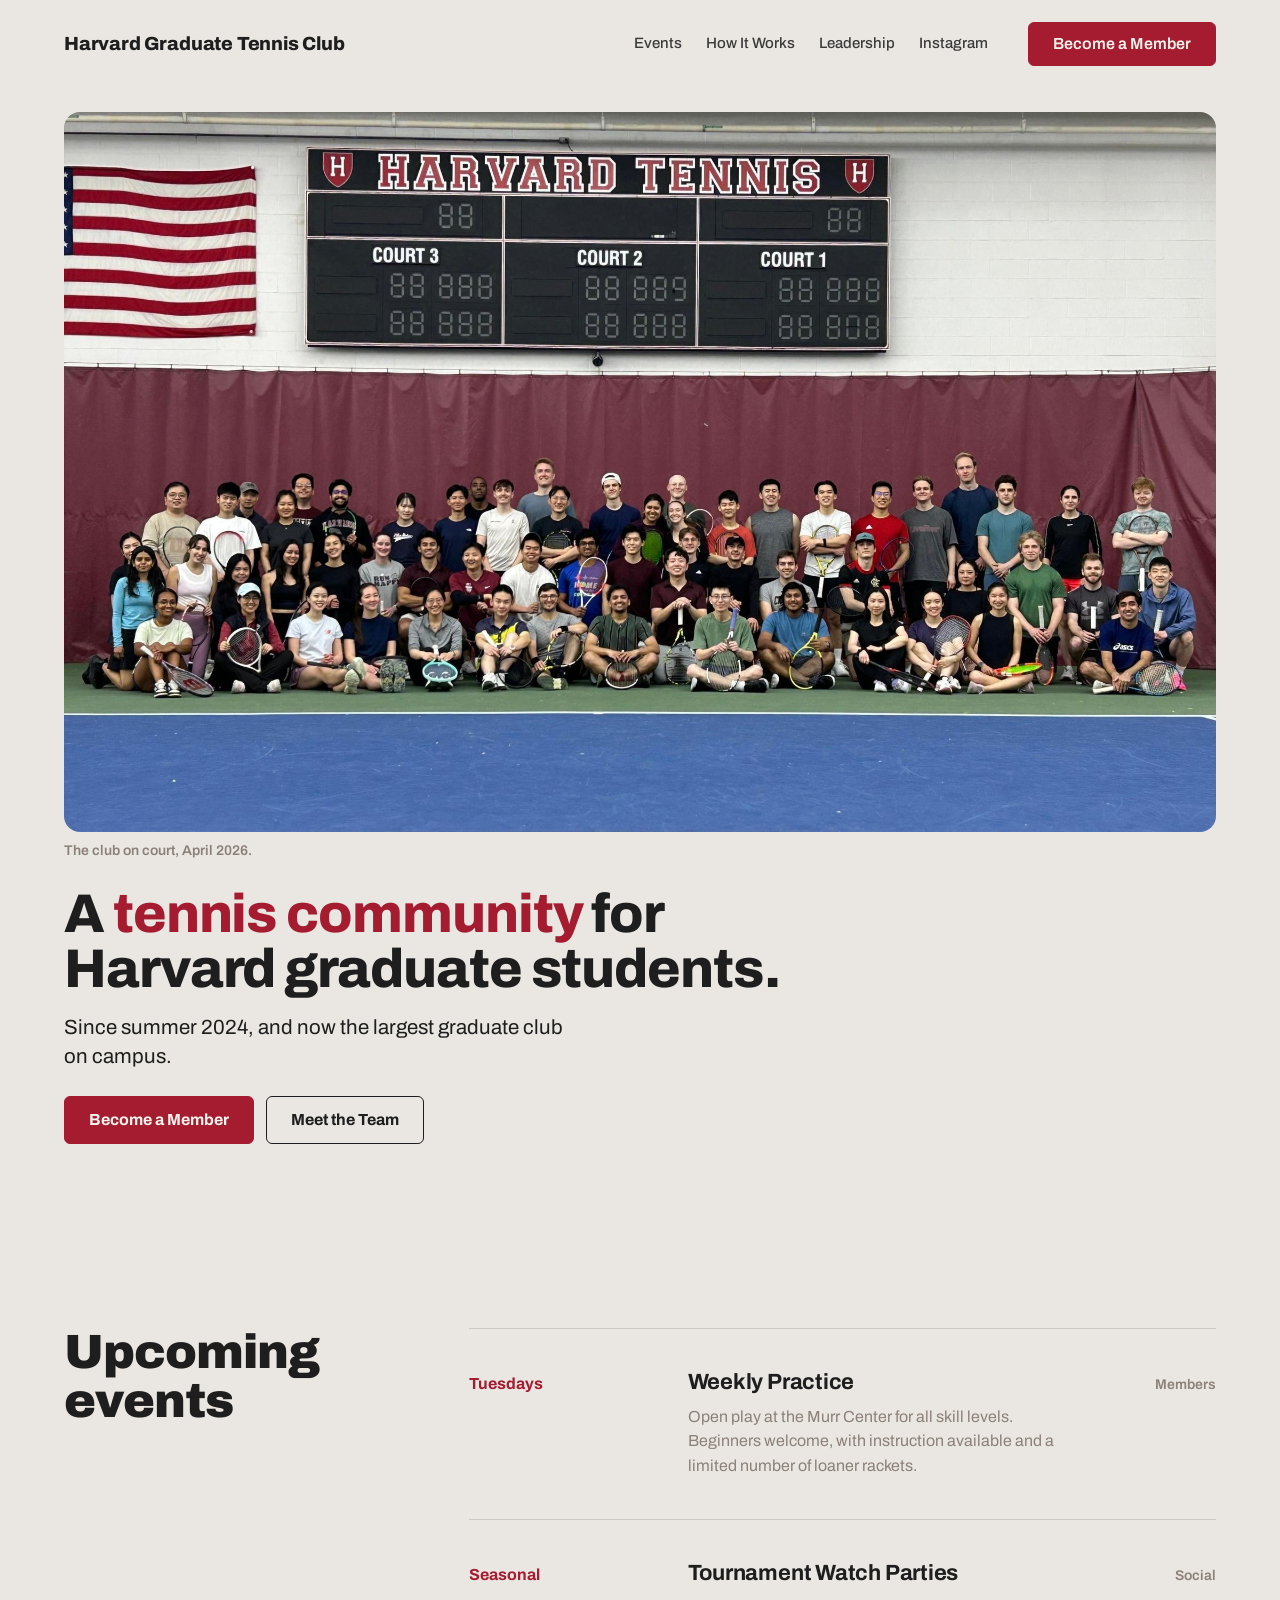
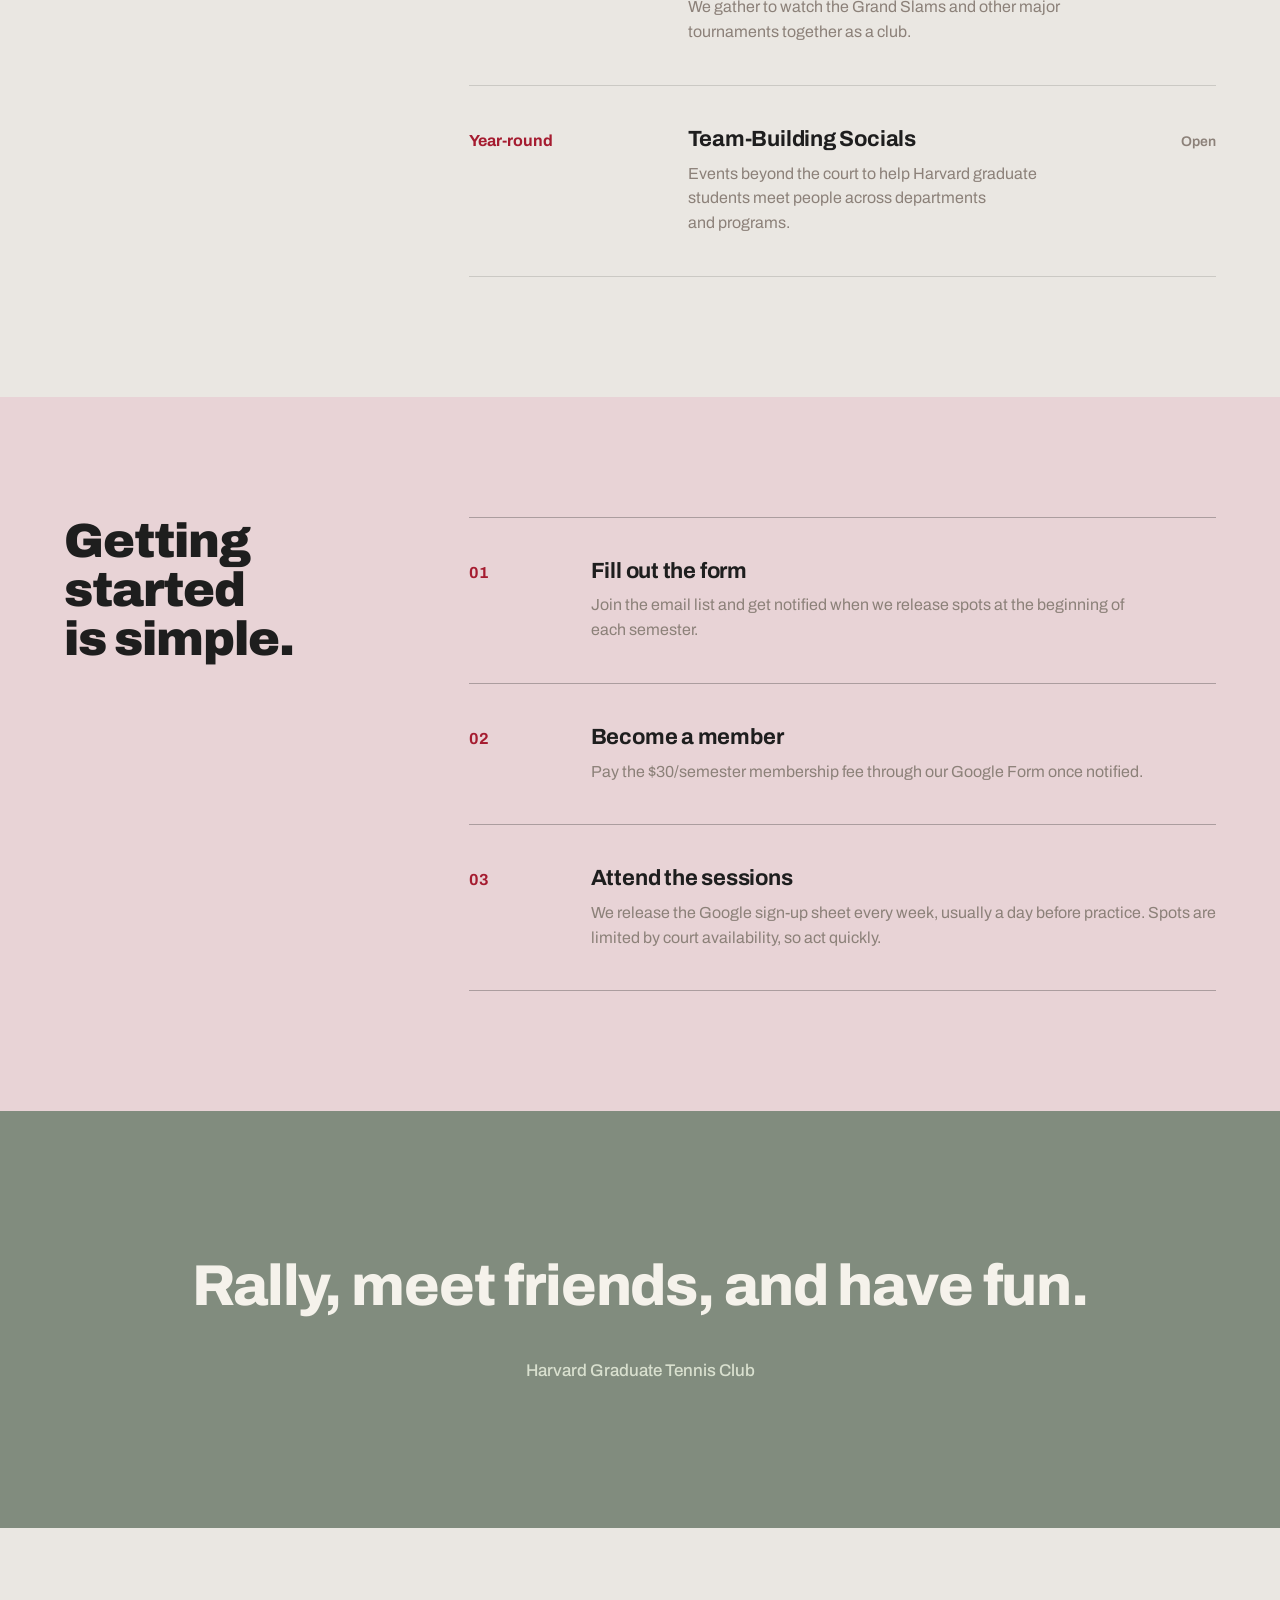
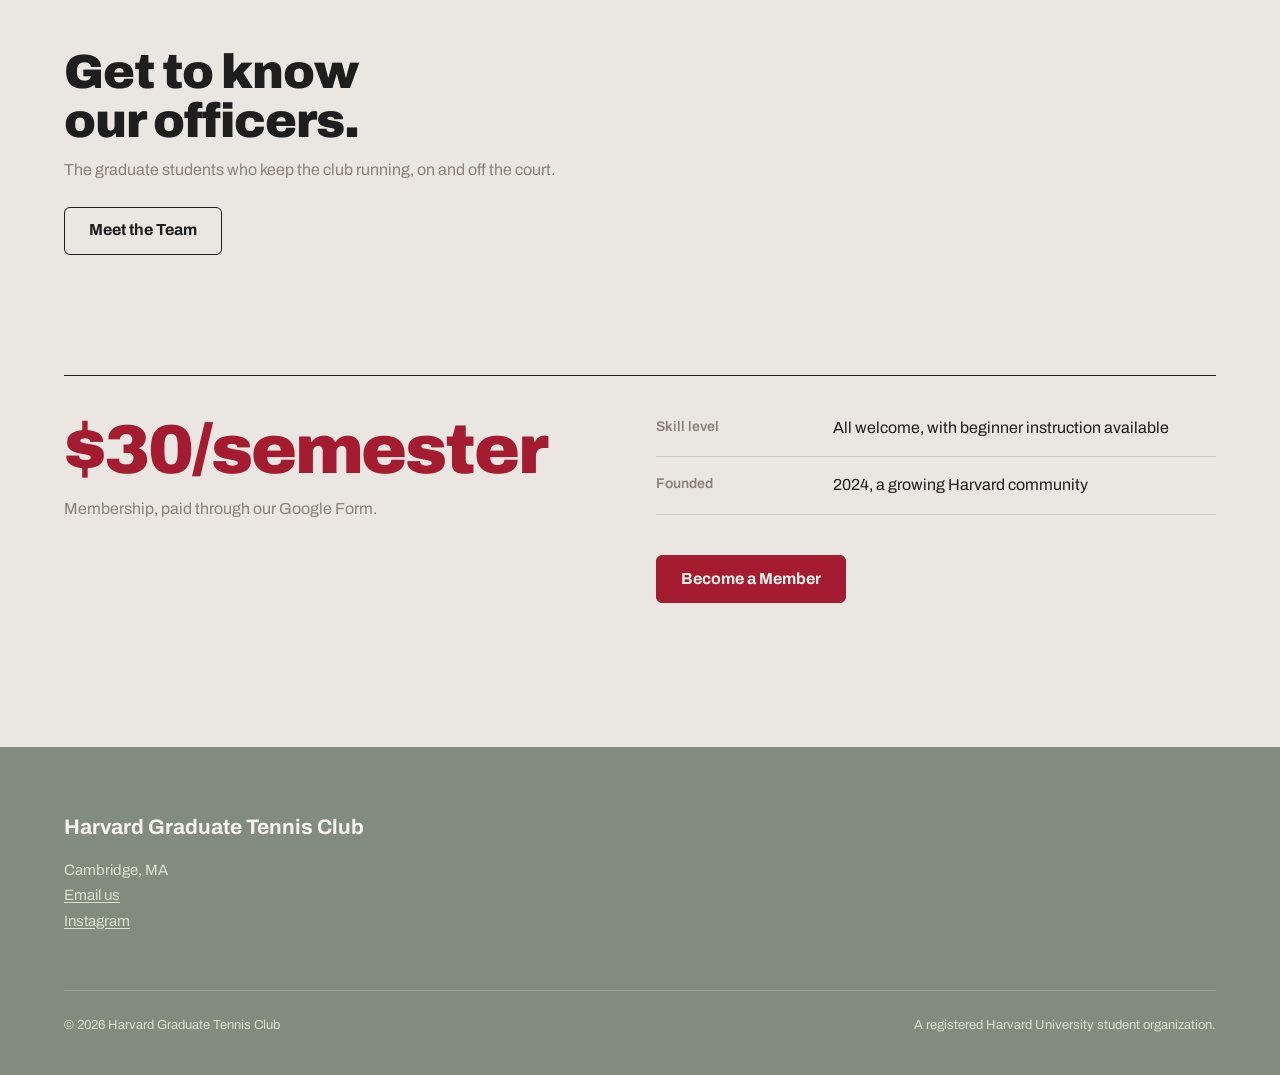
==== commit 359e38f9: "Restore the hero photo's original 16:10 proportion and crop Co-Authored-By: Claude Opus 5.5 <noreply" ====
--- a/index.html
+++ b/index.html
@@ -65,8 +65,8 @@
 /* HERO: Ledge */
 .hero { padding-block: var(--space-lg) var(--space-2xl); }
 .plate { margin: 0; }
-.plate [data-slot] { height: clamp(240px, 40dvh, 520px); border-radius: var(--radius-card); }
-.plate [data-slot] > img { object-position: center 62%; }
+.plate [data-slot] { aspect-ratio: 16 / 10; border-radius: var(--radius-card); }
+.plate [data-slot] > img { object-position: center 30%; }
 .plate figcaption { margin-top: var(--space-xs); }
 /* One column at every width: headline, then the sentence, then the two buttons side by side */
 .hero-foot { display: flex; flex-direction: column; align-items: flex-start; margin-top: var(--space-lg); }
@@ -159,8 +159,6 @@
 }
 @media (max-width: 40rem) {
   .slab .btn--primary { padding: 0 var(--space-md); font-size: var(--text-sm); }
-  .plate [data-slot] { height: clamp(200px, 30dvh, 280px); }
-  .plate [data-slot] > img { object-position: center 75%; }
   .steps li { grid-template-columns: minmax(0, 1fr) minmax(0, 4fr); }
   .terms div { grid-template-columns: minmax(0, 1fr); gap: var(--space-2xs); }
 }
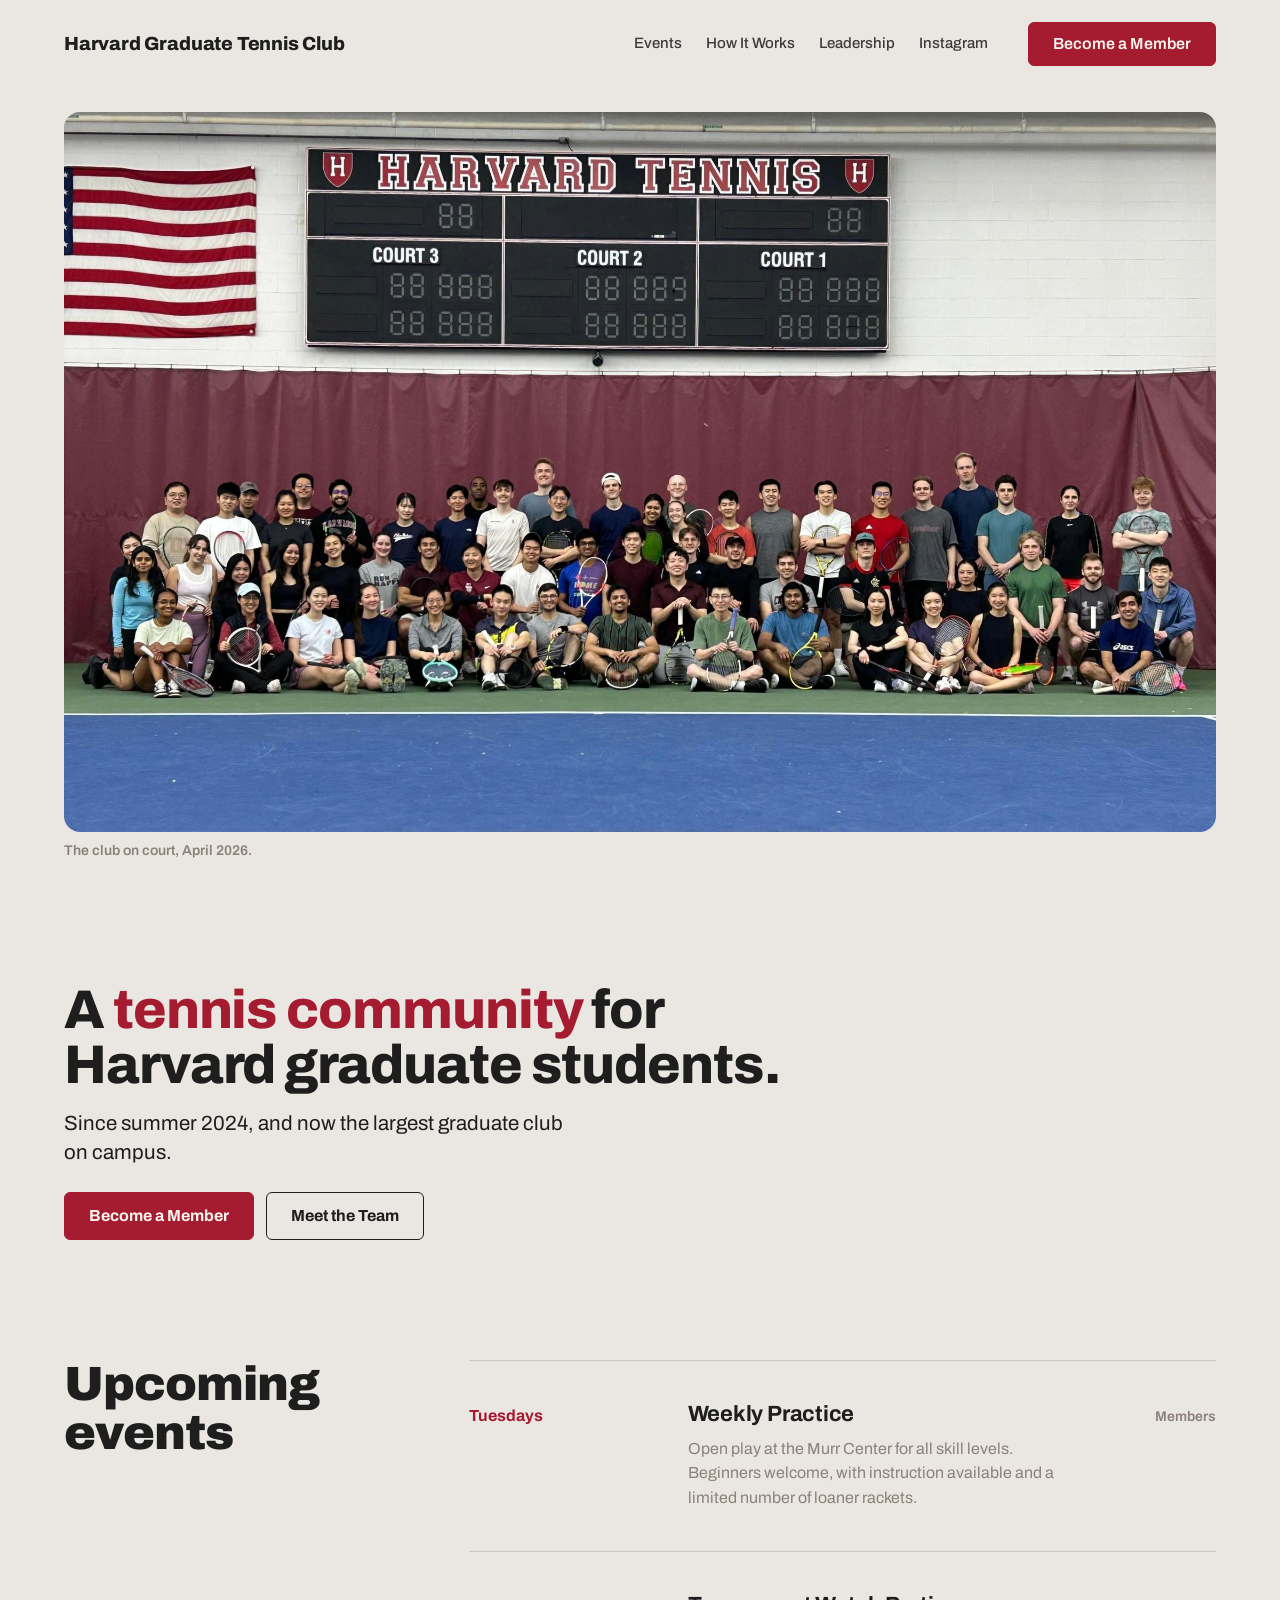
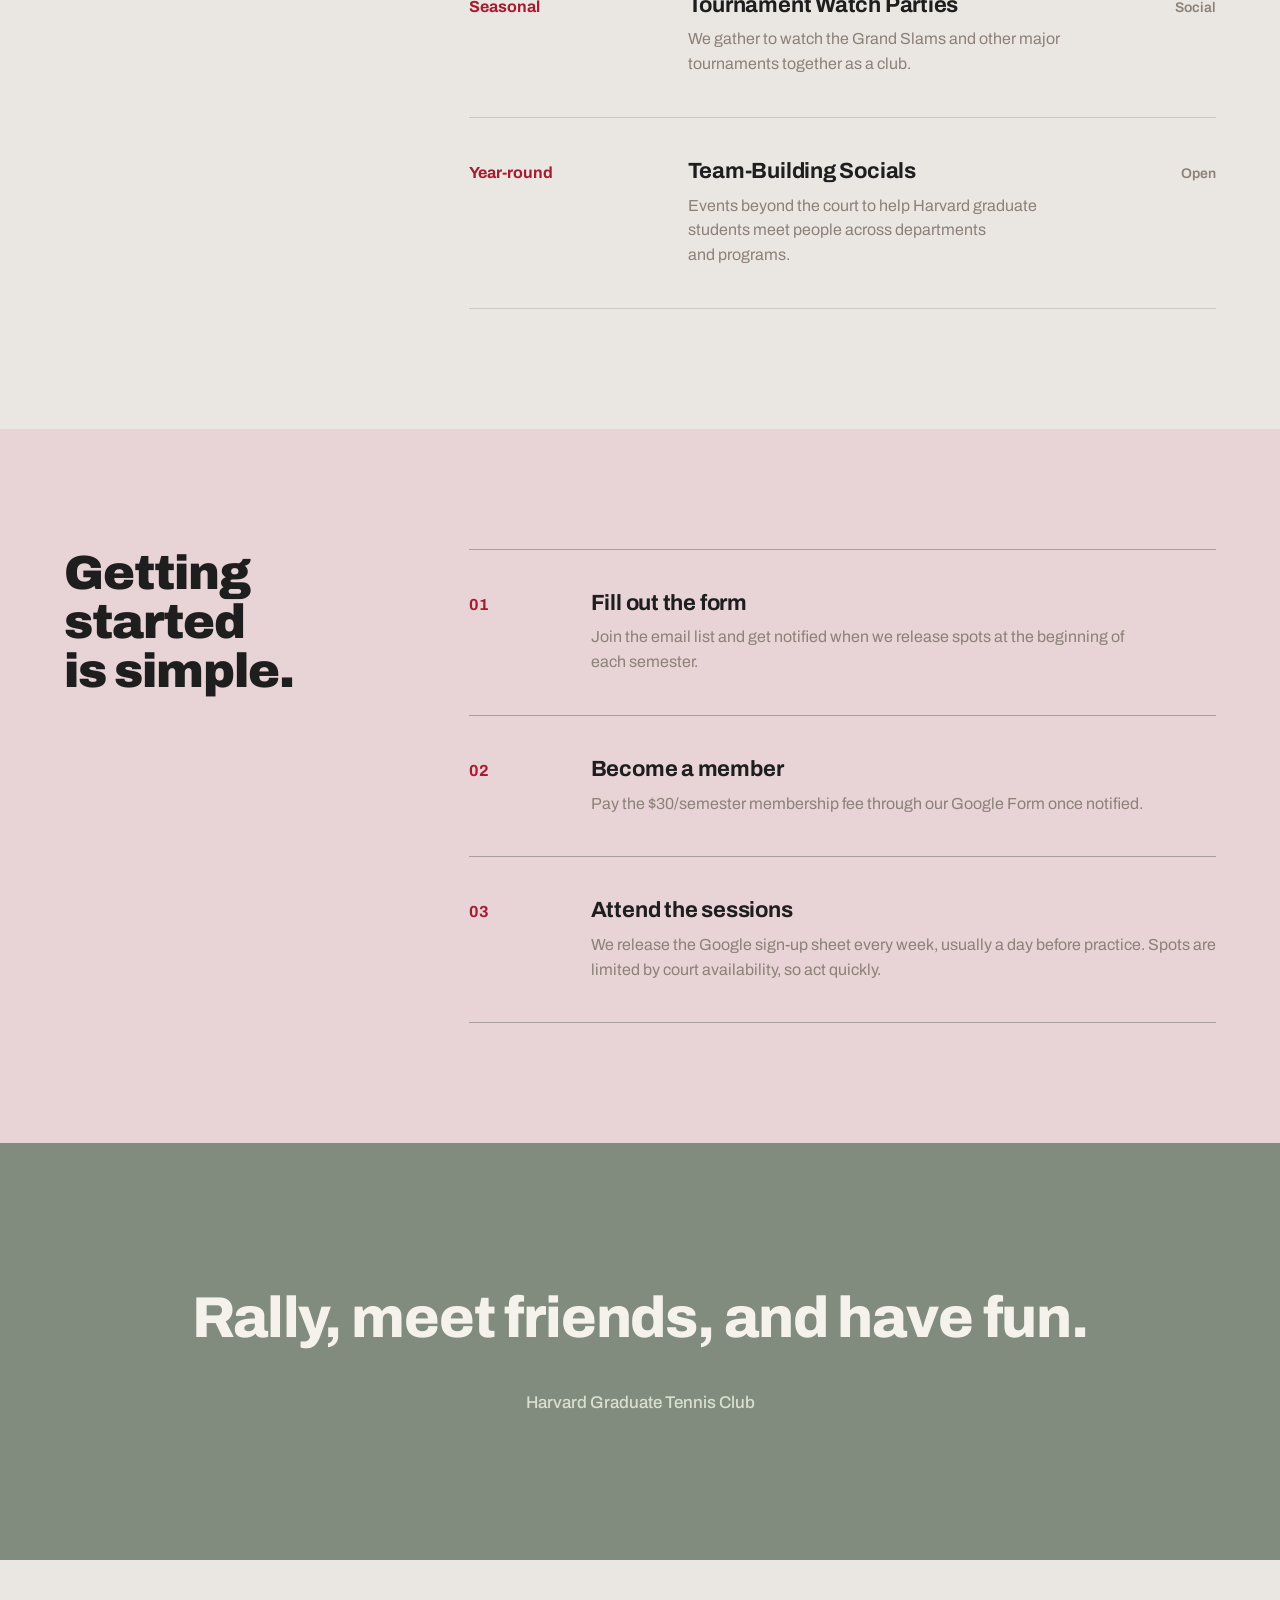
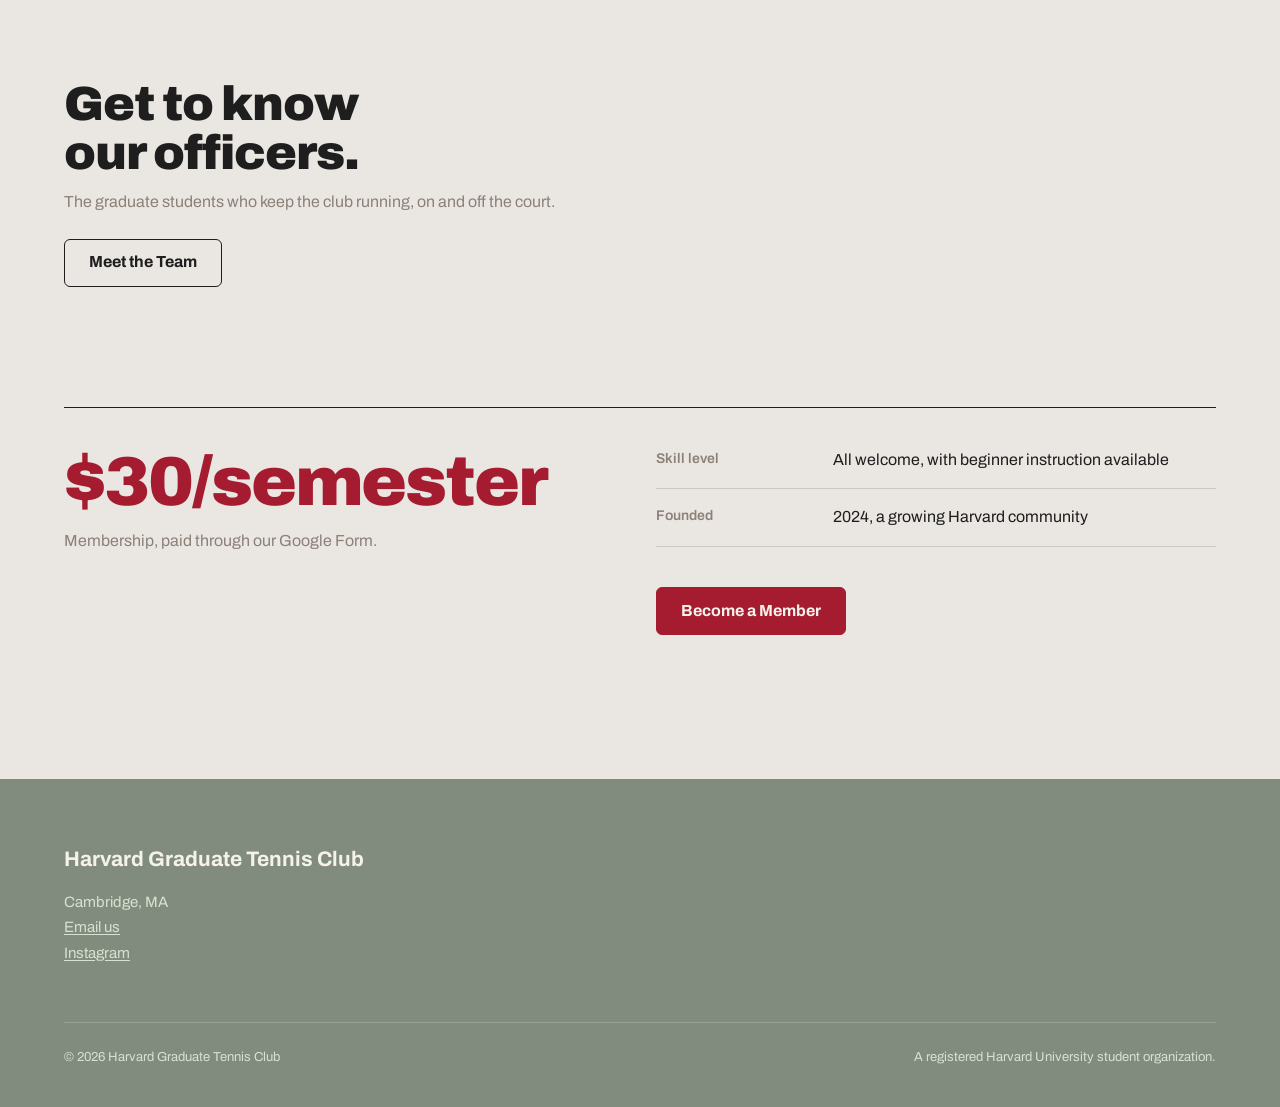
==== commit 984f65e8: "Balance hero spacing: equal gap above the headline and below the buttons Co-Authored-By: Claude Opus" ====
--- a/index.html
+++ b/index.html
@@ -63,13 +63,14 @@
 nav.open .menu-toggle span:nth-child(3) { transform: translateY(-6px) rotate(-45deg); }
 
 /* HERO: Ledge */
-.hero { padding-block: var(--space-lg) var(--space-2xl); }
+.hero { padding-block: var(--space-lg) 0; }
 .plate { margin: 0; }
 .plate [data-slot] { aspect-ratio: 16 / 10; border-radius: var(--radius-card); }
 .plate [data-slot] > img { object-position: center 30%; }
 .plate figcaption { margin-top: var(--space-xs); }
 /* One column at every width: headline, then the sentence, then the two buttons side by side */
-.hero-foot { display: flex; flex-direction: column; align-items: flex-start; margin-top: var(--space-lg); }
+/* Space above the headline matches the space below the buttons (--section-gap-s on both sides) */
+.hero-foot { display: flex; flex-direction: column; align-items: flex-start; margin-top: var(--section-gap-s); }
 .hero-foot h1 { max-width: 22ch; font-size: clamp(2.5rem, 3vw + 1rem, 4.5rem); }
 .hero-foot p { font-size: var(--text-lead); line-height: 1.45; max-width: 44ch; margin: var(--space-md) 0 var(--space-lg); }
 
